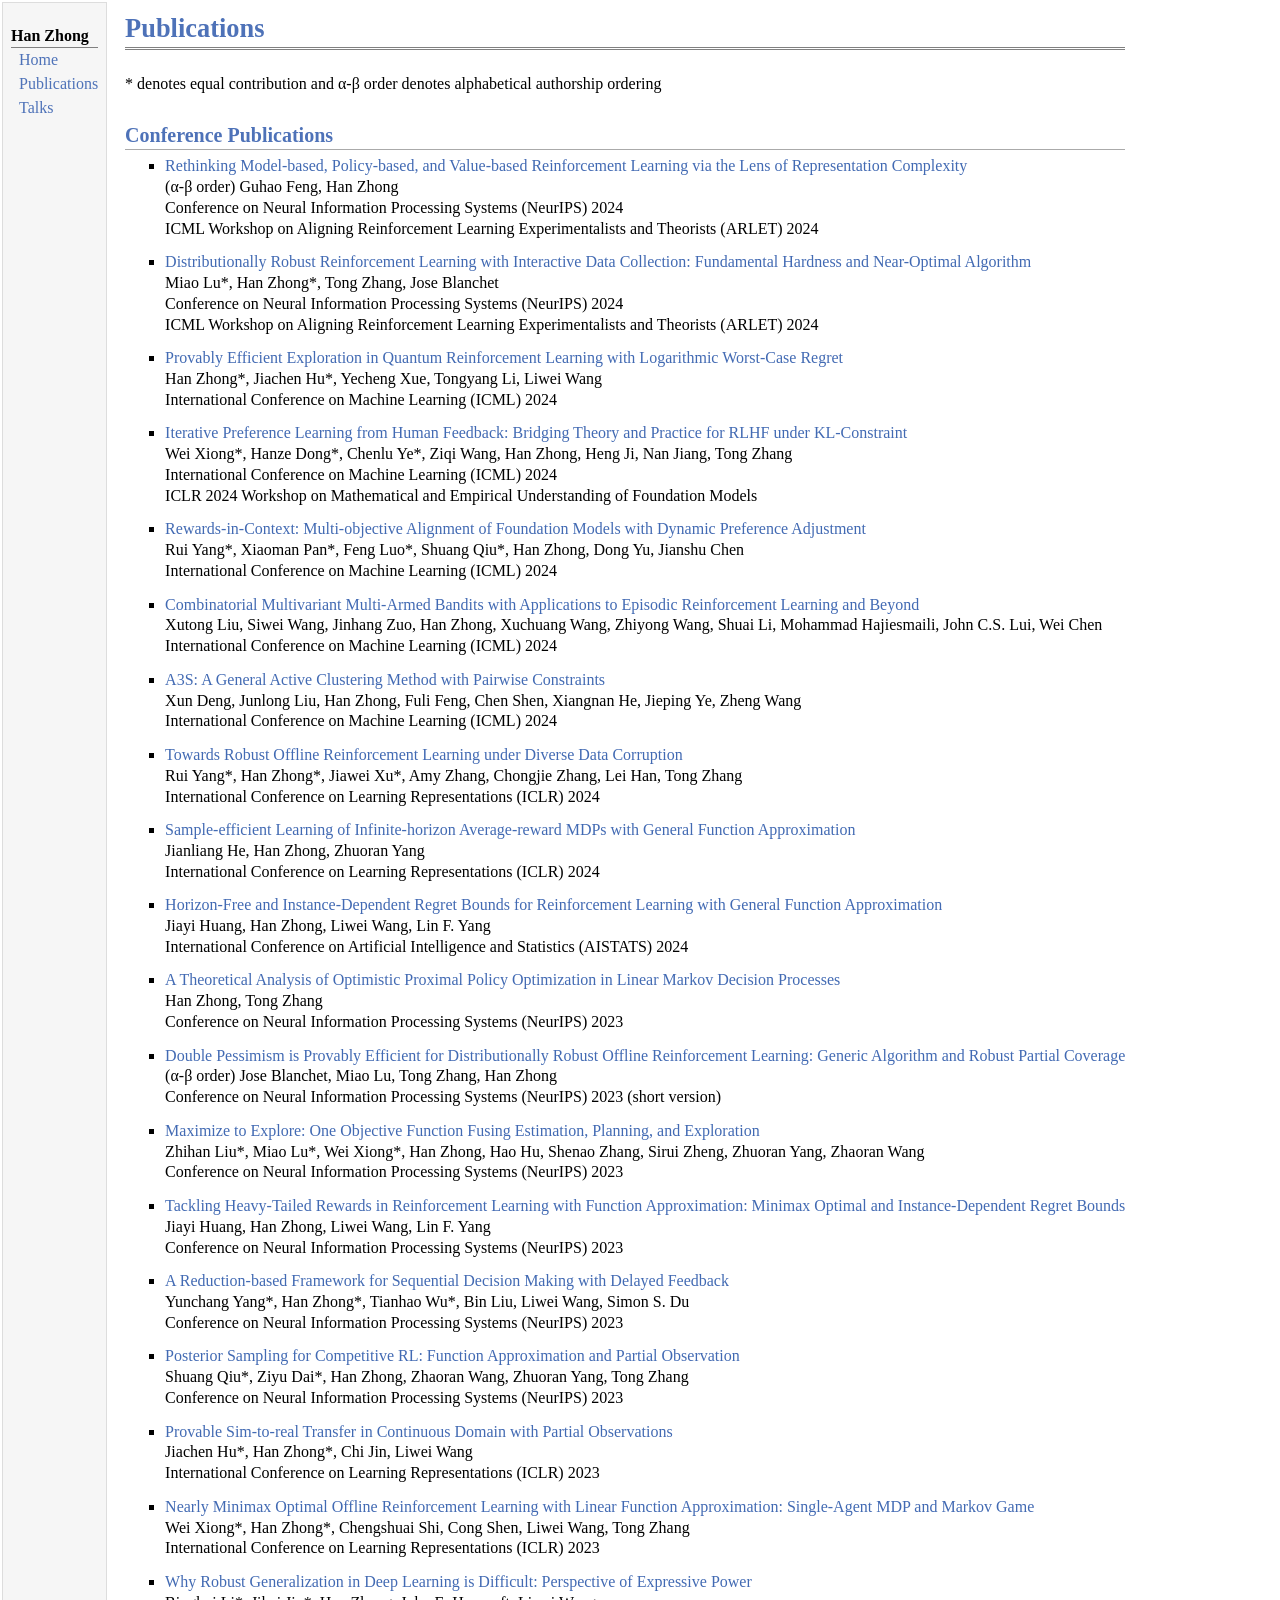
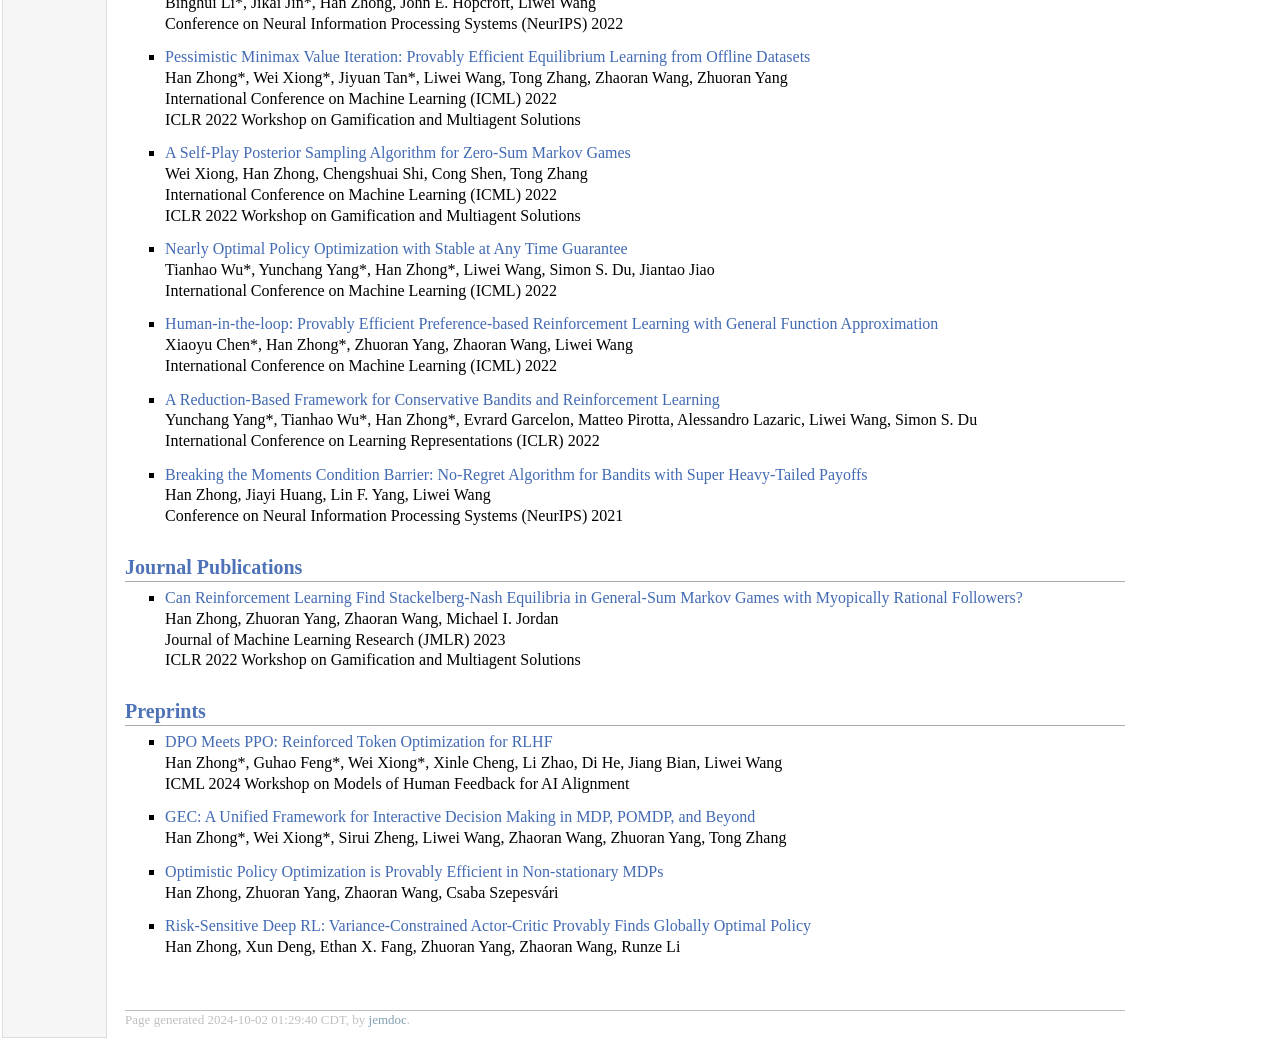
==== publications.html @ 97675f17 "Add files via upload" ====
<!DOCTYPE html PUBLIC "-//W3C//DTD XHTML 1.1//EN"
  "http://www.w3.org/TR/xhtml11/DTD/xhtml11.dtd">
<html xmlns="http://www.w3.org/1999/xhtml" xml:lang="en">
<head>
<meta name="generator" content="jemdoc, see http://jemdoc.jaboc.net/" />
<meta http-equiv="Content-Type" content="text/html;charset=utf-8" />
<link rel="stylesheet" href="jemdoc.css" type="text/css" />
<title>Publications</title>
</head>
<body>
<table summary="Table for page layout." id="tlayout">
<tr valign="top">
<td id="layout-menu">
<div class="menu-category">Han Zhong</div>
<div class="menu-item"><a href="index.html">Home</a></div>
<div class="menu-item"><a href="publications.html">Publications</a></div>
<div class="menu-item"><a href="talks.html">Talks</a></div>
</td>
<td id="layout-content">
<div id="toptitle">
<h1>Publications</h1>
</div>
<p><b>    </b> * denotes equal contribution and α-β order denotes alphabetical authorship ordering <br /></p>
<h2>Conference Publications </h2>
<ul>
<li><p><a href="https://arxiv.org/abs/2312.17248">Rethinking Model-based, Policy-based, and Value-based Reinforcement Learning via the Lens of Representation Complexity</a> <br /> 
(α-β order) Guhao Feng, Han Zhong <br /> 
Conference on Neural Information Processing Systems (NeurIPS) 2024 <br /> 
ICML Workshop on Aligning Reinforcement Learning Experimentalists and Theorists (ARLET) 2024 <br /></p>
</li>
</ul>
<ul>
<li><p><a href="https://arxiv.org/abs/2404.03578">Distributionally Robust Reinforcement Learning with Interactive Data Collection: Fundamental Hardness and Near-Optimal Algorithm</a> <br /> 
Miao Lu*, Han Zhong*, Tong Zhang, Jose Blanchet <br /> 
Conference on Neural Information Processing Systems (NeurIPS) 2024 <br /> 
ICML Workshop on Aligning Reinforcement Learning Experimentalists and Theorists (ARLET) 2024 <br /></p>
</li>
</ul>
<ul>
<li><p><a href="https://arxiv.org/abs/2302.10796">Provably Efficient Exploration in Quantum Reinforcement Learning with Logarithmic Worst-Case Regret</a> <br /> 
Han Zhong*, Jiachen Hu*, Yecheng Xue, Tongyang Li, Liwei Wang <br /> 
International Conference on Machine Learning (ICML) 2024 <br /> </p>
</li>
</ul>
<ul>
<li><p><a href="https://arxiv.org/abs/2312.11456">Iterative Preference Learning from Human Feedback: Bridging Theory and Practice for RLHF under KL-Constraint</a> <br /> 
Wei Xiong*, Hanze Dong*, Chenlu Ye*, Ziqi Wang, Han Zhong, Heng Ji, Nan Jiang, Tong Zhang <br />
International Conference on Machine Learning (ICML) 2024 <br /> 
ICLR 2024 Workshop on Mathematical and Empirical Understanding of Foundation Models <br /> </p>
</li>
</ul>
<ul>
<li><p><a href="https://arxiv.org/abs/2402.10207">Rewards-in-Context: Multi-objective Alignment of Foundation Models with Dynamic Preference Adjustment</a> <br />
Rui Yang*, Xiaoman Pan*, Feng Luo*, Shuang Qiu*, Han Zhong, Dong Yu, Jianshu Chen <br /> 
International Conference on Machine Learning (ICML) 2024 <br /> </p>
</li>
</ul>
<ul>
<li><p><a href="https://arxiv.org/abs/2406.01386">Combinatorial Multivariant Multi-Armed Bandits with Applications to Episodic Reinforcement Learning and Beyond</a> <br /> 
Xutong Liu, Siwei Wang, Jinhang Zuo, Han Zhong, Xuchuang Wang, Zhiyong Wang, Shuai Li, Mohammad Hajiesmaili, John C.S. Lui, Wei Chen <br /> 
International Conference on Machine Learning (ICML) 2024 <br /> </p>
</li>
</ul>
<ul>
<li><p><a href="https://arxiv.org/abs/2407.10196">A3S: A General Active Clustering Method with Pairwise Constraints</a> <br /> 
Xun Deng, Junlong Liu, Han Zhong, Fuli Feng, Chen Shen, Xiangnan He, Jieping Ye, Zheng Wang <br /> 
International Conference on Machine Learning (ICML) 2024 <br /> </p>
</li>
</ul>
<ul>
<li><p><a href="https://arxiv.org/abs/2310.12955">Towards Robust Offline Reinforcement Learning under Diverse Data Corruption</a> <br /> 
Rui Yang*, Han Zhong*, Jiawei Xu*, Amy Zhang, Chongjie Zhang, Lei Han, Tong Zhang <br /> 
International Conference on Learning Representations (ICLR) 2024 <br /> </p>
</li>
</ul>
<ul>
<li><p><a href="https://arxiv.org/abs/2404.12648">Sample-efficient Learning of Infinite-horizon Average-reward MDPs with General Function Approximation</a> <br /> 
Jianliang He, Han Zhong, Zhuoran Yang <br /> 
International Conference on Learning Representations (ICLR) 2024 <br /> </p>
</li>
</ul>
<ul>
<li><p><a href="https://arxiv.org/abs/2312.04464">Horizon-Free and Instance-Dependent Regret Bounds for Reinforcement Learning with General Function Approximation</a> <br /> 
Jiayi Huang, Han Zhong, Liwei Wang, Lin F. Yang <br /> 
International Conference on Artificial Intelligence and Statistics (AISTATS) 2024 <br /> </p>
</li>
</ul>
<ul>
<li><p><a href="https://arxiv.org/abs/2305.08841">A Theoretical Analysis of Optimistic Proximal Policy Optimization in Linear Markov Decision Processes</a> <br />
Han Zhong, Tong Zhang <br /> 
Conference on Neural Information Processing Systems (NeurIPS) 2023 <br /> </p>
</li>
</ul>
<ul>
<li><p><a href="https://arxiv.org/abs/2305.09659">Double Pessimism is Provably Efficient for Distributionally Robust Offline Reinforcement Learning: Generic Algorithm and Robust Partial Coverage</a>  <br /> 
(α-β order) Jose Blanchet, Miao Lu, Tong Zhang, Han Zhong  <br /> 
Conference on Neural Information Processing Systems (NeurIPS) 2023 (short version) <br /> </p>
</li>
</ul>
<ul>
<li><p><a href="https://arxiv.org/abs/2305.18258">Maximize to Explore: One Objective Function Fusing Estimation, Planning, and Exploration</a> <br /> 
Zhihan Liu*, Miao Lu*, Wei Xiong*, Han Zhong, Hao Hu, Shenao Zhang, Sirui Zheng, Zhuoran Yang, Zhaoran Wang <br /> 
Conference on Neural Information Processing Systems (NeurIPS) 2023 <br /> </p>
</li>
</ul>
<ul>
<li><p><a href="https://arxiv.org/abs/2306.06836">Tackling Heavy-Tailed Rewards in Reinforcement Learning with Function Approximation: Minimax Optimal and Instance-Dependent Regret Bounds</a> <br /> 
Jiayi Huang, Han Zhong, Liwei Wang, Lin F. Yang <br /> 
Conference on Neural Information Processing Systems (NeurIPS) 2023 <br /> </p>
</li>
</ul>
<ul>
<li><p><a href="https://arxiv.org/abs/2302.01477">A Reduction-based Framework for Sequential Decision Making with Delayed Feedback</a> <br />
Yunchang Yang*, Han Zhong*, Tianhao Wu*, Bin Liu, Liwei Wang, Simon S. Du <br />
Conference on Neural Information Processing Systems (NeurIPS) 2023 <br /> </p>
</li>
</ul>
<ul>
<li><p><a href="https://arxiv.org/abs/2310.19861">Posterior Sampling for Competitive RL: Function Approximation and Partial Observation</a> <br /> 
Shuang Qiu*, Ziyu Dai*, Han Zhong, Zhaoran Wang, Zhuoran Yang, Tong Zhang <br /> 
Conference on Neural Information Processing Systems (NeurIPS) 2023 <br /> </p>
</li>
</ul>
<ul>
<li><p><a href="https://arxiv.org/abs/2210.15598">Provable Sim-to-real Transfer in Continuous Domain with Partial Observations</a> <br /> 
Jiachen Hu*, Han Zhong*, Chi Jin, Liwei Wang <br />
International Conference on Learning Representations (ICLR) 2023 <br /> </p>
</li>
</ul>
<ul>
<li><p><a href="https://arxiv.org/abs/2205.15512">Nearly Minimax Optimal Offline Reinforcement Learning with Linear Function Approximation: Single-Agent MDP and Markov Game</a> <br />
Wei Xiong*, Han Zhong*, Chengshuai Shi, Cong Shen, Liwei Wang, Tong Zhang <br />
International Conference on Learning Representations (ICLR) 2023 <br /> </p>
</li>
</ul>
<ul>
<li><p><a href="https://arxiv.org/abs/2205.13863">Why Robust Generalization in Deep Learning is Difficult: Perspective of Expressive Power</a> <br />
Binghui Li*, Jikai Jin*, Han Zhong, John E. Hopcroft, Liwei Wang <br />
Conference on Neural Information Processing Systems (NeurIPS) 2022 <br /> </p>
</li>
</ul>
<ul>
<li><p><a href="https://arxiv.org/abs/2202.07511">Pessimistic Minimax Value Iteration: Provably Efficient Equilibrium Learning from Offline Datasets</a> <br />
Han Zhong*, Wei Xiong*, Jiyuan Tan*, Liwei Wang, Tong Zhang, Zhaoran Wang, Zhuoran Yang <br />
International Conference on Machine Learning (ICML) 2022 <br /> 
ICLR 2022 Workshop on Gamification and Multiagent Solutions <br /></p>
</li>
</ul>
<ul>
<li><p><a href="https://arxiv.org/abs/2210.01907">A Self-Play Posterior Sampling Algorithm for Zero-Sum Markov Games</a> <br /> 
Wei Xiong, Han Zhong, Chengshuai Shi, Cong Shen, Tong Zhang <br />
International Conference on Machine Learning (ICML) 2022 <br /> 
ICLR 2022 Workshop on Gamification and Multiagent Solutions <br /></p>
</li>
</ul>
<ul>
<li><p><a href="https://arxiv.org/abs/2112.10935">Nearly Optimal Policy Optimization with Stable at Any Time Guarantee</a> <br />
Tianhao Wu*, Yunchang Yang*, Han Zhong*, Liwei Wang, Simon S. Du, Jiantao Jiao <br />
International Conference on Machine Learning (ICML) 2022 <br /> </p>
</li>
</ul>
<ul>
<li><p><a href="https://arxiv.org/abs/2205.11140">Human-in-the-loop: Provably Efficient Preference-based Reinforcement Learning with General Function Approximation</a> <br /> 
Xiaoyu Chen*, Han Zhong*, Zhuoran Yang, Zhaoran Wang, Liwei Wang <br />
International Conference on Machine Learning (ICML) 2022 <br /> </p>
</li>
</ul>
<ul>
<li><p><a href="https://arxiv.org/abs/2106.11692">A Reduction-Based Framework for Conservative Bandits and Reinforcement Learning</a> <br />
Yunchang Yang*, Tianhao Wu*, Han Zhong*, Evrard Garcelon, Matteo Pirotta, Alessandro Lazaric, Liwei Wang, Simon S. Du <br /> 
International Conference on Learning Representations (ICLR) 2022 <br /> </p>
</li>
</ul>
<ul>
<li><p><a href="https://arxiv.org/abs/2110.13876">Breaking the Moments Condition Barrier: No-Regret Algorithm for Bandits with Super Heavy-Tailed Payoffs</a> <br />
Han Zhong, Jiayi Huang, Lin F. Yang, Liwei Wang <br /> 
Conference on Neural Information Processing Systems (NeurIPS) 2021 </p>
</li>
</ul>
<h2>Journal Publications </h2>
<ul>
<li><p><a href="https://arxiv.org/abs/2112.13521">Can Reinforcement Learning Find Stackelberg-Nash Equilibria in General-Sum Markov Games with Myopically Rational Followers?</a> <br />
Han Zhong, Zhuoran Yang, Zhaoran Wang, Michael I. Jordan <br /> 
Journal of Machine Learning Research (JMLR) 2023 <br />
ICLR 2022 Workshop on Gamification and Multiagent Solutions </p>
</li>
</ul>
<h2>Preprints</h2>
<ul>
<li><p><a href="https://arxiv.org/abs/2404.18922">DPO Meets PPO: Reinforced Token Optimization for RLHF</a> <br /> 
Han Zhong*, Guhao Feng*, Wei Xiong*, Xinle Cheng, Li Zhao, Di He, Jiang Bian, Liwei Wang <br /> 
ICML 2024 Workshop on Models of Human Feedback for AI Alignment <br /> </p>
</li>
</ul>
<ul>
<li><p><a href="https://arxiv.org/abs/2211.01962">GEC: A Unified Framework for Interactive Decision Making in MDP, POMDP, and Beyond</a> <br />
Han Zhong*, Wei Xiong*, Sirui Zheng, Liwei Wang, Zhaoran Wang, Zhuoran Yang, Tong Zhang <br /></p>
</li>
</ul>
<ul>
<li><p><a href="https://arxiv.org/abs/2110.08984">Optimistic Policy Optimization is Provably Efficient in Non-stationary MDPs</a> <br /> 
Han Zhong, Zhuoran Yang, Zhaoran Wang, Csaba Szepesvári <br /> </p>
</li>
</ul>
<ul>
<li><p><a href="https://arxiv.org/abs/2012.14098">Risk-Sensitive Deep RL: Variance-Constrained Actor-Critic Provably Finds Globally Optimal Policy</a> <br /> 
Han Zhong, Xun Deng, Ethan X. Fang, Zhuoran Yang, Zhaoran Wang, Runze Li  </p>
</li>
</ul>
<div id="footer">
<div id="footer-text">
Page generated 2024-10-02 01:29:40 CDT, by <a href="http://jemdoc.jaboc.net/">jemdoc</a>.
</div>
</div>
</td>
</tr>
</table>
</body>
</html>
---- jemdoc.css ----
/* Default css file for jemdoc. */

table#tlayout {
    border: none;
    border-collapse: separate;
    background: white;
}

body {
	background: white;
	font-family: Georgia, serif;
	padding-bottom: 8px;
	margin: 0;
}

#layout-menu {
	background: #f6f6f6;
	border: 1px solid #dddddd;
	padding-top: 0.5em;
	padding-left: 8px;
	padding-right: 8px;
	font-size: 1.0em;
	width: auto;
	white-space: nowrap;
    text-align: left;
    vertical-align: top;
}

#layout-menu td {
	background: #f4f4f4;
    vertical-align: top;
}

#layout-content {
	padding-top: 0.0em;
	padding-left: 1.0em;
	padding-right: 1.0em;
    border: none;
    background: white;
    text-align: left;
    vertical-align: top;
}

#layout-menu a {
	line-height: 1.5em;
	margin-left: 0.5em;
}

tt {
    background: #ffffdd;
}

pre, tt {
	font-size: 90%;
	font-family: monaco, monospace;
}

a, a > tt {
	color: #426ab3;
	text-decoration: none;
}

a:hover {
	border-bottom: 1px gray dotted;
}

#layout-menu a.current:link, #layout-menu a.current:visited {
	color: #444693;
	border-bottom: 1px gray solid;
}
#layout-menu a:link, #layout-menu a:visited, #layout-menu a:hover {
	color: #4e72b8;
	text-decoration: none;
}
#layout-menu a:hover {
	text-decoration: none;
}

div.menu-category {
	border-bottom: 1px solid gray;
	margin-top: 0.8em;
	padding-top: 0.2em;
	padding-bottom: 0.1em;
	font-weight: bold;
}

div.menu-item {
	padding-left: 16px;
	text-indent: -16px;
}

div#toptitle {
	padding-bottom: 0.2em;
	margin-bottom: 1.5em;
	border-bottom: 3px double gray;
}

/* Reduce space if we begin the page with a title. */
div#toptitle + h2, div#toptitle + h3 {
	margin-top: -0.7em;
}

div#subtitle {
	margin-top: 0.0em;
	margin-bottom: 0.0em;
	padding-top: 0em;
	padding-bottom: 0.1em;
}

em {
	font-style: italic;
}

strong {
	font-weight: bold;
}


h1, h2, h3 {
	color: #4e72b8;
	margin-top: 0.7em;
	margin-bottom: 0.3em;
	padding-bottom: 0.2em;
	line-height: 1.0;
	padding-top: 0.5em;
	border-bottom: 1px solid #aaaaaa;
}

h1 {
	font-size: 165%;
}

h2 {
	padding-top: 0.8em;
	font-size: 125%;
}

h2 + h3 {
    padding-top: 0.2em;
}

h3 {
	font-size: 110%;
	border-bottom: none;
}

p {
	margin-top: 0.0em;
	margin-bottom: 0.8em;
	padding: 0;
	line-height: 1.3;
}

pre {
	padding: 0;
	margin: 0;
}

div#footer {
	font-size: small;
	border-top: 1px solid #c0c0c0;
	padding-top: 0.1em;
	margin-top: 4.0em;
	color: #c0c0c0;
}

div#footer a {
	color: #80a0b0;
}

div#footer-text {
	float: left;
	padding-bottom: 8px;
}

ul, ol, dl {
	margin-top: 0.2em;
	padding-top: 0;
	margin-bottom: 0.8em;
}

dt {
	margin-top: 0.5em;
	margin-bottom: 0;
}

dl {
	margin-left: 20px;
}

dd {
	color: #222222;
}

dd > *:first-child {
	margin-top: 0;
}

ul {
	list-style-position: outside;
	list-style-type: square;
}

p + ul, p + ol {
	margin-top: -0.5em;
}

li ul, li ol {
	margin-top: -0.3em;
}

ol {
	list-style-position: outside;
	list-style-type: decimal;
}

li p, dd p {
	margin-bottom: 0.3em;
}


ol ol {
	list-style-type: lower-alpha;
}

ol ol ol {
	list-style-type: lower-roman;
}

p + div.codeblock {
	margin-top: -0.6em;
}

div.codeblock, div.infoblock {
	margin-right: 0%;
	margin-top: 1.2em;
	margin-bottom: 1.3em;
}

div.blocktitle {
	font-weight: bold;
	color: #c63c26;
	margin-top: 1.2em;
	margin-bottom: 0.1em;
}

div.blockcontent {
	border: 1px solid silver;
	padding: 0.3em 0.5em;
}

div.infoblock > div.blockcontent {
	background: #ffffee;
}

div.blockcontent p + ul, div.blockcontent p + ol {
	margin-top: 0.4em;
}

div.infoblock p {
	margin-bottom: 0em;
}

div.infoblock li p, div.infoblock dd p {
	margin-bottom: 0.5em;
}

div.infoblock p + p {
	margin-top: 0.8em;
}

div.codeblock > div.blockcontent {
	background: #f6f6f6;
}

span.pycommand {
	color: #000070;
}

span.statement {
	color: #008800;
}
span.builtin {
	color: #000088;
}
span.special {
	color: #990000;
}
span.operator {
	color: #880000;
}
span.error {
	color: #aa0000;
}
span.comment, span.comment > *, span.string, span.string > * {
	color: #606060;
}

@media print {
	#layout-menu { display: none; }
}

#fwtitle {
	margin: 2px;
}

#fwtitle #toptitle {
	padding-left: 0.5em;
	margin-bottom: 0.5em;
}

#layout-content h1:first-child, #layout-content h2:first-child, #layout-content h3:first-child {
	margin-top: -0.7em;
}

div#toptitle h1, #layout-content div#toptitle h1 {
	margin-bottom: 0.0em;
	padding-bottom: 0.1em;
	padding-top: 0;
	margin-top: 0.5em;
	border-bottom: none;
}

img.eq {
	padding: 0;
	padding-left: 0.1em;
	padding-right: 0.1em;
	margin: 0;
}

img.eqwl {
	padding-left: 2em;
	padding-top: 0.6em;
	padding-bottom: 0.2em;
	margin: 0;
}

table {
    border: 2px solid black;
    border-collapse: collapse;
}

td {
    padding: 2px;
    padding-left: 0.5em;
    padding-right: 0.5em;
    text-align: center;
    border: 1px solid gray;
}

table + table {
    margin-top: 1em;
}

tr.heading {
    font-weight: bold;
    border-bottom: 2px solid black;
}

img {
    border: none;
}

table.imgtable, table.imgtable td {
    border: none;
    text-align: left;
}
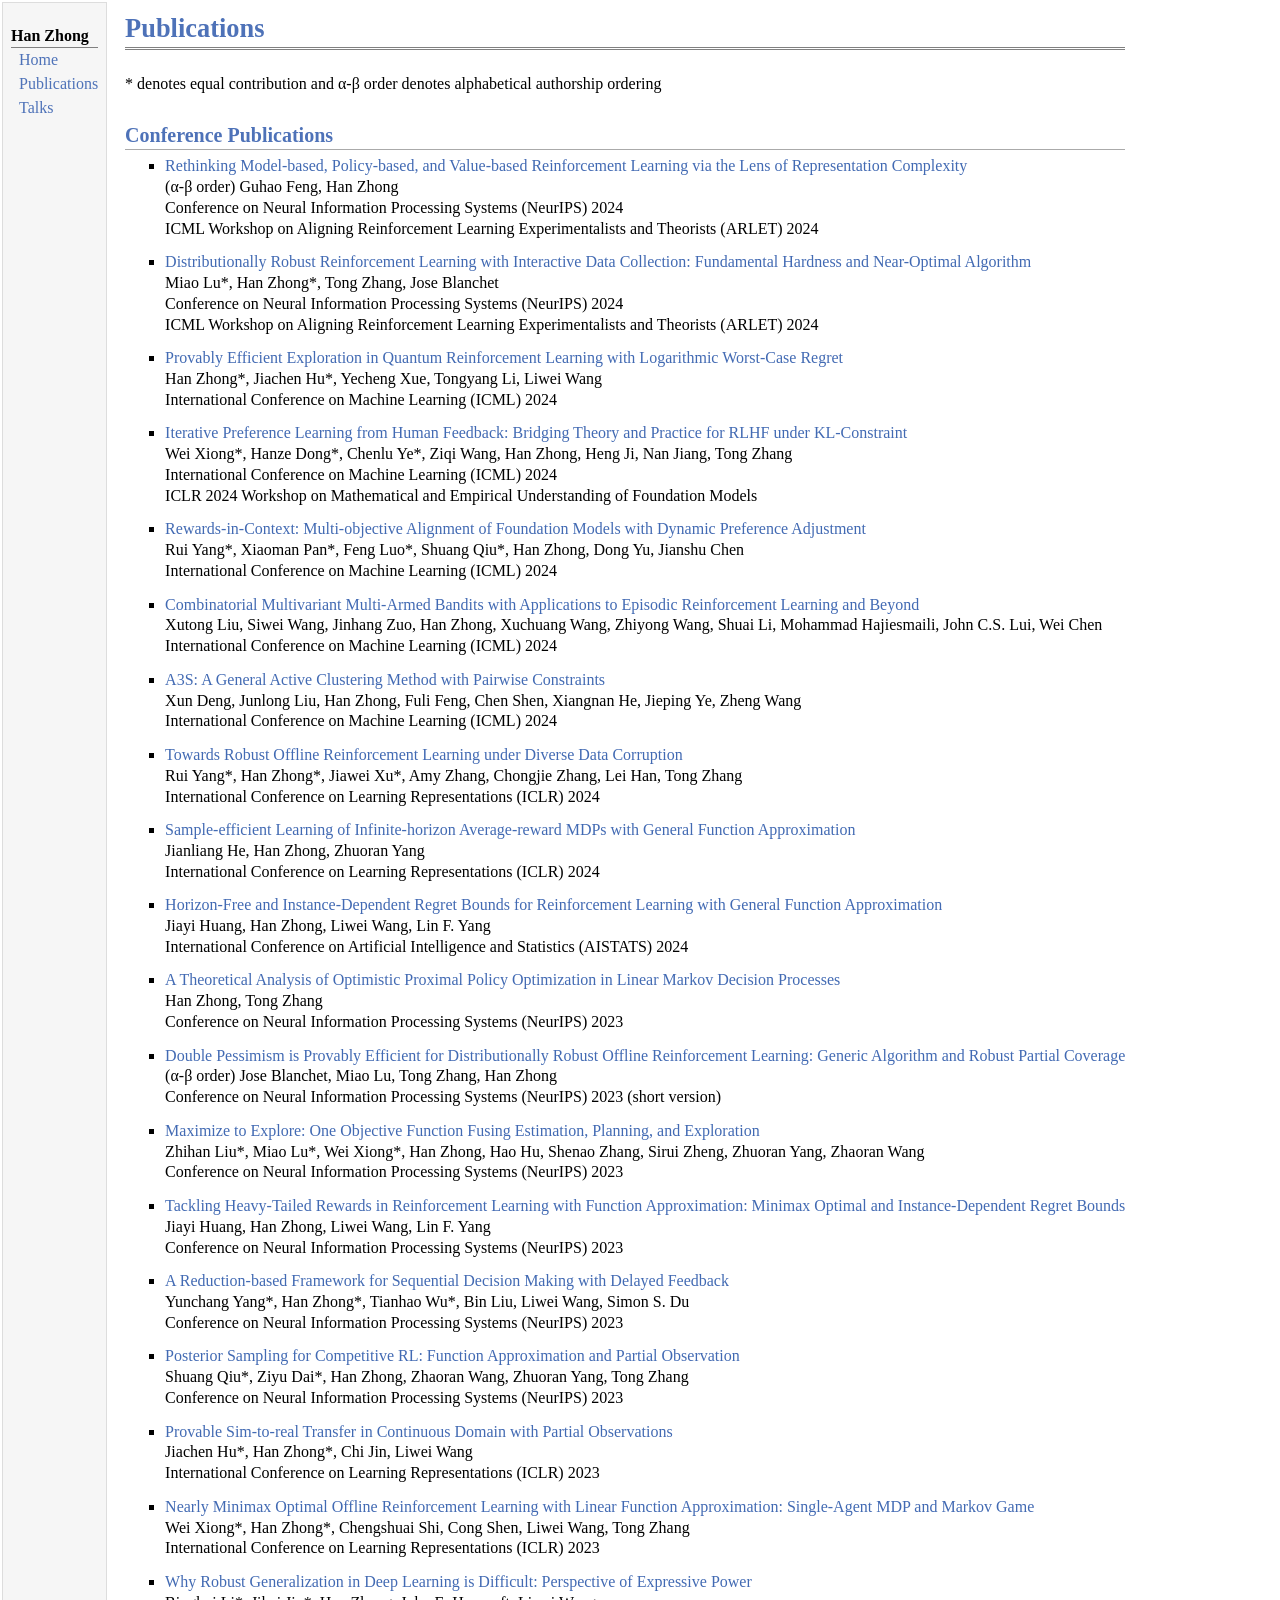
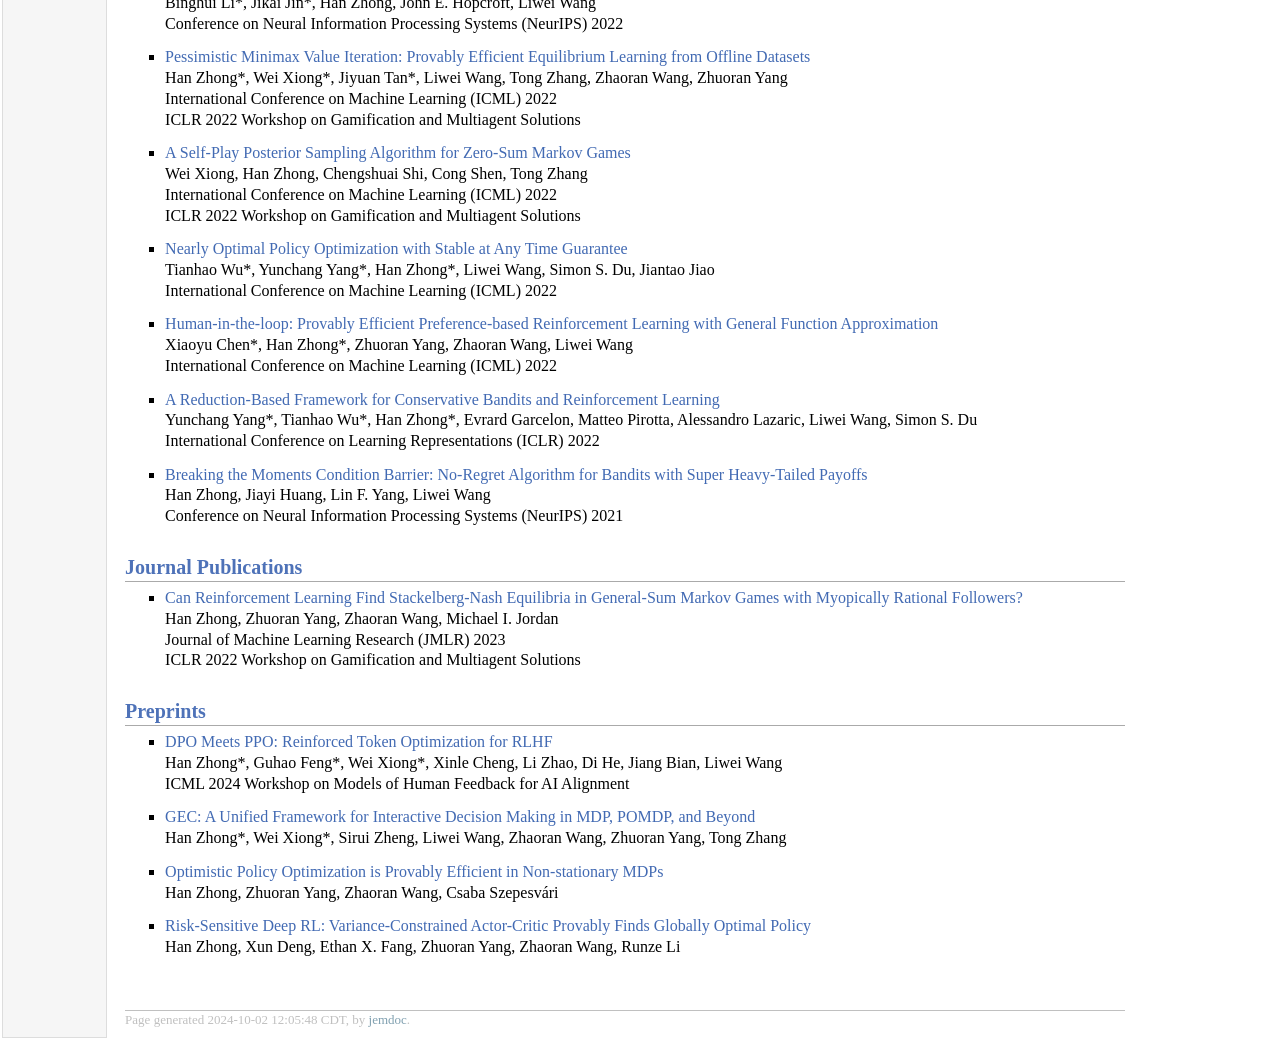
==== commit f6a2e5c4: "Add files via upload" ====
--- a/publications.html
+++ b/publications.html
@@ -209,7 +209,7 @@
 </ul>
 <div id="footer">
 <div id="footer-text">
-Page generated 2024-10-02 01:29:40 CDT, by <a href="http://jemdoc.jaboc.net/">jemdoc</a>.
+Page generated 2024-10-02 12:05:48 CDT, by <a href="http://jemdoc.jaboc.net/">jemdoc</a>.
 </div>
 </div>
 </td>
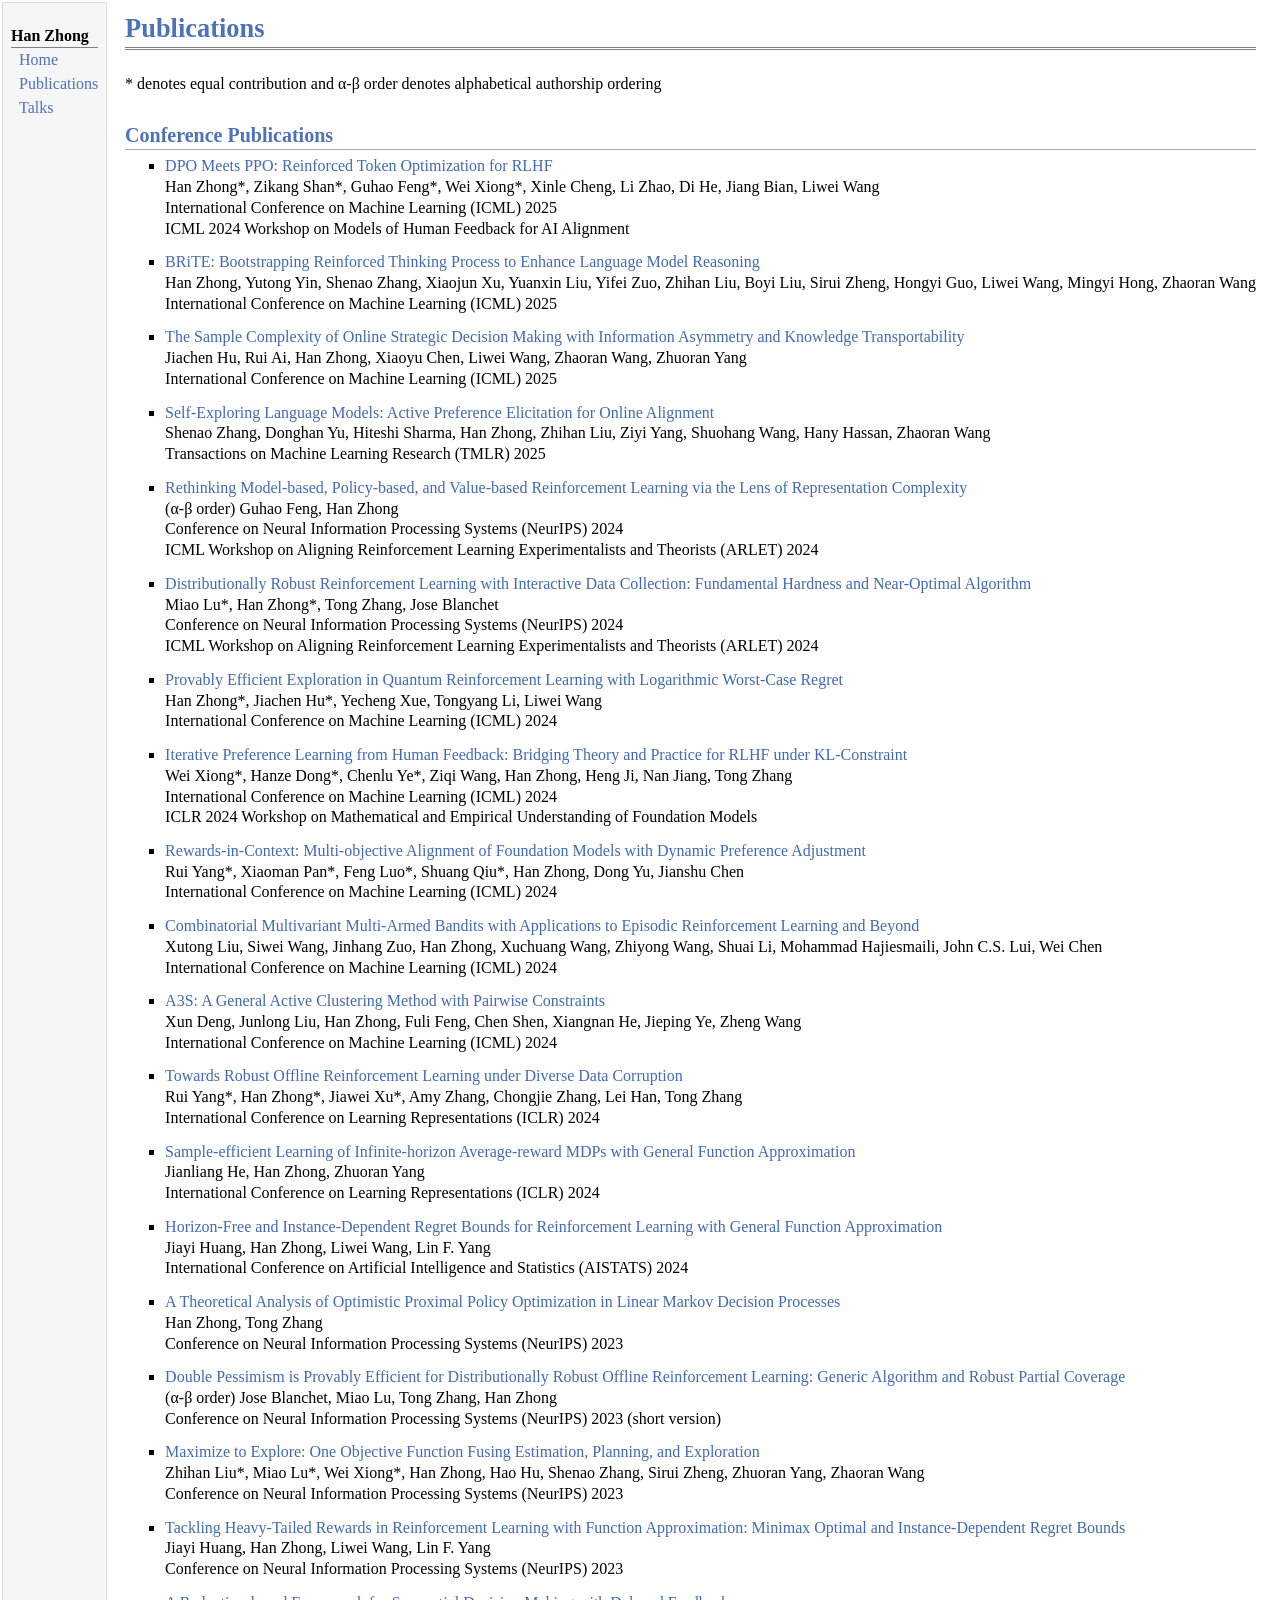
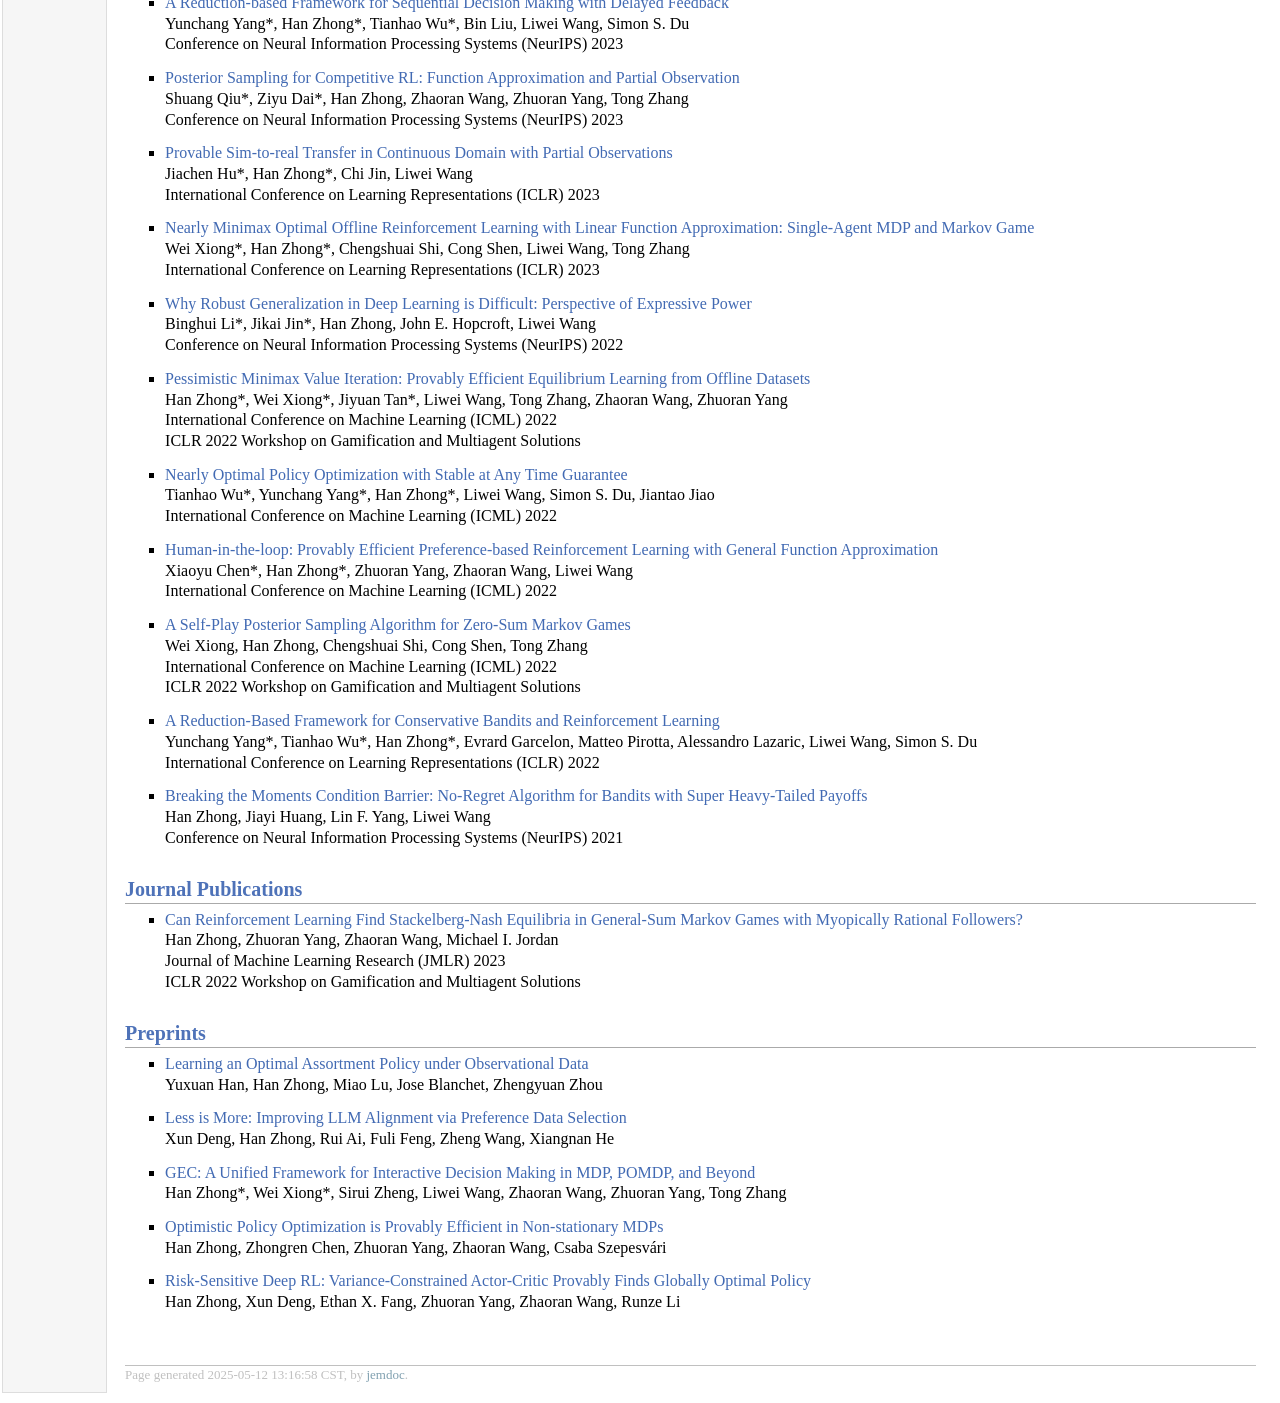
==== commit 48f0ccec: "Add files via upload" ====
--- a/publications.html
+++ b/publications.html
@@ -23,6 +23,31 @@
 <p><b>    </b> * denotes equal contribution and α-β order denotes alphabetical authorship ordering <br /></p>
 <h2>Conference Publications </h2>
 <ul>
+<li><p><a href="https://arxiv.org/abs/2404.18922">DPO Meets PPO: Reinforced Token Optimization for RLHF</a> <br /> 
+Han Zhong*, Zikang Shan*, Guhao Feng*, Wei Xiong*, Xinle Cheng, Li Zhao, Di He, Jiang Bian, Liwei Wang <br /> 
+International Conference on Machine Learning (ICML) 2025 <br /> 
+ICML 2024 Workshop on Models of Human Feedback for AI Alignment <br /> </p>
+</li>
+</ul>
+<ul>
+<li><p><a href="https://arxiv.org/abs/2501.18858">BRiTE: Bootstrapping Reinforced Thinking Process to Enhance Language Model Reasoning</a> <br />
+Han Zhong, Yutong Yin, Shenao Zhang, Xiaojun Xu, Yuanxin Liu, Yifei Zuo, Zhihan Liu, Boyi Liu, Sirui Zheng, Hongyi Guo, Liwei Wang, Mingyi Hong, Zhaoran Wang <br /> 
+International Conference on Machine Learning (ICML) 2025 <br /> </p>
+</li>
+</ul>
+<ul>
+<li><p><a href="">The Sample Complexity of Online Strategic Decision Making with Information Asymmetry and Knowledge Transportability</a> <br /> 
+Jiachen Hu, Rui Ai, Han Zhong, Xiaoyu Chen, Liwei Wang, Zhaoran Wang, Zhuoran Yang <br /> 
+International Conference on Machine Learning (ICML) 2025 <br /> </p>
+</li>
+</ul>
+<ul>
+<li><p><a href="https://arxiv.org/abs/2405.19332">Self-Exploring Language Models: Active Preference Elicitation for Online Alignment</a> <br /> 
+Shenao Zhang, Donghan Yu, Hiteshi Sharma, Han Zhong, Zhihan Liu, Ziyi Yang, Shuohang Wang, Hany Hassan, Zhaoran Wang <br /> 
+Transactions on Machine Learning Research (TMLR) 2025 <br /></p>
+</li>
+</ul>
+<ul>
 <li><p><a href="https://arxiv.org/abs/2312.17248">Rethinking Model-based, Policy-based, and Value-based Reinforcement Learning via the Lens of Representation Complexity</a> <br /> 
 (α-β order) Guhao Feng, Han Zhong <br /> 
 Conference on Neural Information Processing Systems (NeurIPS) 2024 <br /> 
@@ -147,6 +172,18 @@
 </li>
 </ul>
 <ul>
+<li><p><a href="https://arxiv.org/abs/2112.10935">Nearly Optimal Policy Optimization with Stable at Any Time Guarantee</a> <br />
+Tianhao Wu*, Yunchang Yang*, Han Zhong*, Liwei Wang, Simon S. Du, Jiantao Jiao <br />
+International Conference on Machine Learning (ICML) 2022 <br /> </p>
+</li>
+</ul>
+<ul>
+<li><p><a href="https://arxiv.org/abs/2205.11140">Human-in-the-loop: Provably Efficient Preference-based Reinforcement Learning with General Function Approximation</a> <br /> 
+Xiaoyu Chen*, Han Zhong*, Zhuoran Yang, Zhaoran Wang, Liwei Wang <br />
+International Conference on Machine Learning (ICML) 2022 <br /> </p>
+</li>
+</ul>
+<ul>
 <li><p><a href="https://arxiv.org/abs/2210.01907">A Self-Play Posterior Sampling Algorithm for Zero-Sum Markov Games</a> <br /> 
 Wei Xiong, Han Zhong, Chengshuai Shi, Cong Shen, Tong Zhang <br />
 International Conference on Machine Learning (ICML) 2022 <br /> 
@@ -154,18 +191,6 @@
 </li>
 </ul>
 <ul>
-<li><p><a href="https://arxiv.org/abs/2112.10935">Nearly Optimal Policy Optimization with Stable at Any Time Guarantee</a> <br />
-Tianhao Wu*, Yunchang Yang*, Han Zhong*, Liwei Wang, Simon S. Du, Jiantao Jiao <br />
-International Conference on Machine Learning (ICML) 2022 <br /> </p>
-</li>
-</ul>
-<ul>
-<li><p><a href="https://arxiv.org/abs/2205.11140">Human-in-the-loop: Provably Efficient Preference-based Reinforcement Learning with General Function Approximation</a> <br /> 
-Xiaoyu Chen*, Han Zhong*, Zhuoran Yang, Zhaoran Wang, Liwei Wang <br />
-International Conference on Machine Learning (ICML) 2022 <br /> </p>
-</li>
-</ul>
-<ul>
 <li><p><a href="https://arxiv.org/abs/2106.11692">A Reduction-Based Framework for Conservative Bandits and Reinforcement Learning</a> <br />
 Yunchang Yang*, Tianhao Wu*, Han Zhong*, Evrard Garcelon, Matteo Pirotta, Alessandro Lazaric, Liwei Wang, Simon S. Du <br /> 
 International Conference on Learning Representations (ICLR) 2022 <br /> </p>
@@ -179,7 +204,7 @@
 </ul>
 <h2>Journal Publications </h2>
 <ul>
-<li><p><a href="https://arxiv.org/abs/2112.13521">Can Reinforcement Learning Find Stackelberg-Nash Equilibria in General-Sum Markov Games with Myopically Rational Followers?</a> <br />
+<li><p><a href="https://www.jmlr.org/papers/volume24/22-0203/22-0203.pdf">Can Reinforcement Learning Find Stackelberg-Nash Equilibria in General-Sum Markov Games with Myopically Rational Followers?</a> <br />
 Han Zhong, Zhuoran Yang, Zhaoran Wang, Michael I. Jordan <br /> 
 Journal of Machine Learning Research (JMLR) 2023 <br />
 ICLR 2022 Workshop on Gamification and Multiagent Solutions </p>
@@ -187,9 +212,13 @@
 </ul>
 <h2>Preprints</h2>
 <ul>
-<li><p><a href="https://arxiv.org/abs/2404.18922">DPO Meets PPO: Reinforced Token Optimization for RLHF</a> <br /> 
-Han Zhong*, Guhao Feng*, Wei Xiong*, Xinle Cheng, Li Zhao, Di He, Jiang Bian, Liwei Wang <br /> 
-ICML 2024 Workshop on Models of Human Feedback for AI Alignment <br /> </p>
+<li><p><a href="https://arxiv.org/abs/2502.06777">Learning an Optimal Assortment Policy under Observational Data</a> <br /> 
+Yuxuan Han, Han Zhong, Miao Lu, Jose Blanchet, Zhengyuan Zhou <br /> </p>
+</li>
+</ul>
+<ul>
+<li><p><a href="https://arxiv.org/abs/2502.14560">Less is More: Improving LLM Alignment via Preference Data Selection</a> <br /> 
+Xun Deng, Han Zhong, Rui Ai, Fuli Feng, Zheng Wang, Xiangnan He <br /> </p>
 </li>
 </ul>
 <ul>
@@ -199,7 +228,7 @@
 </ul>
 <ul>
 <li><p><a href="https://arxiv.org/abs/2110.08984">Optimistic Policy Optimization is Provably Efficient in Non-stationary MDPs</a> <br /> 
-Han Zhong, Zhuoran Yang, Zhaoran Wang, Csaba Szepesvári <br /> </p>
+Han Zhong, Zhongren Chen, Zhuoran Yang, Zhaoran Wang, Csaba Szepesvári <br /> </p>
 </li>
 </ul>
 <ul>
@@ -209,7 +238,7 @@
 </ul>
 <div id="footer">
 <div id="footer-text">
-Page generated 2024-10-02 12:05:48 CDT, by <a href="http://jemdoc.jaboc.net/">jemdoc</a>.
+Page generated 2025-05-12 13:16:58 CST, by <a href="http://jemdoc.jaboc.net/">jemdoc</a>.
 </div>
 </div>
 </td>
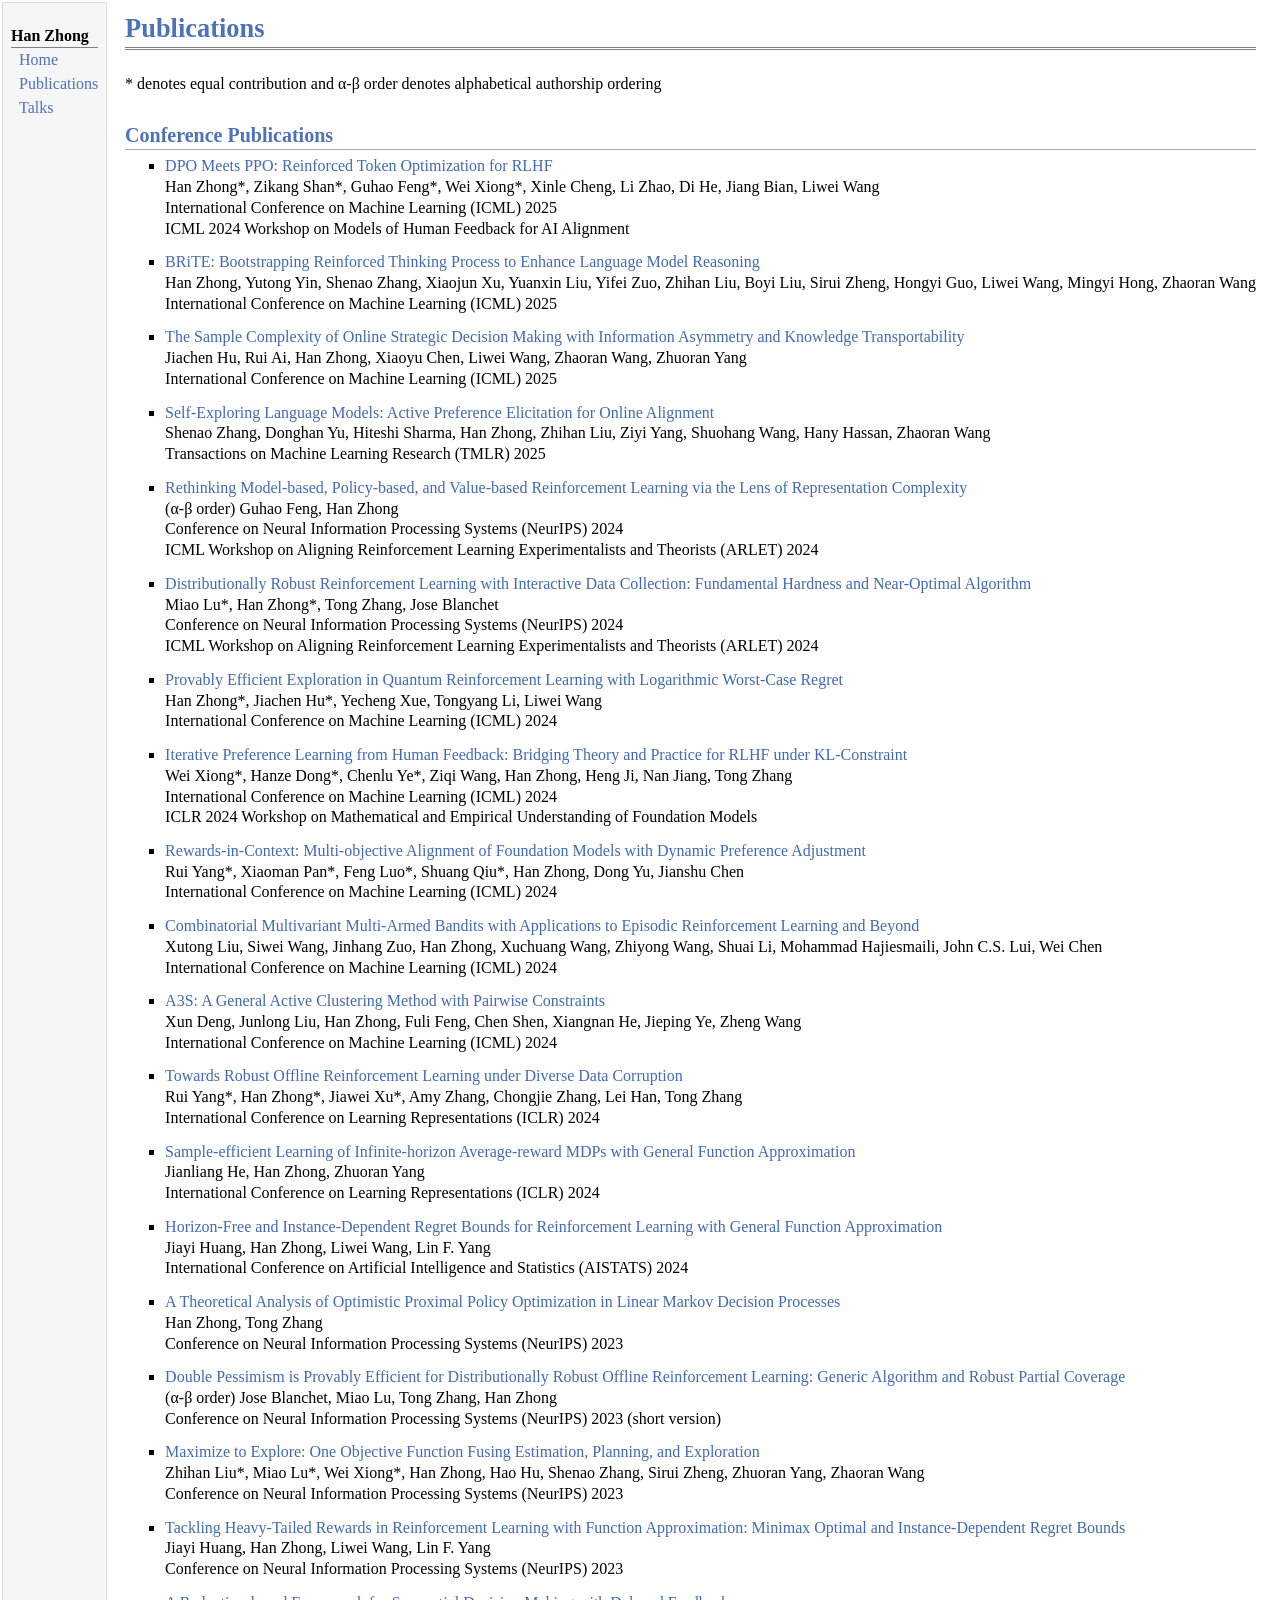
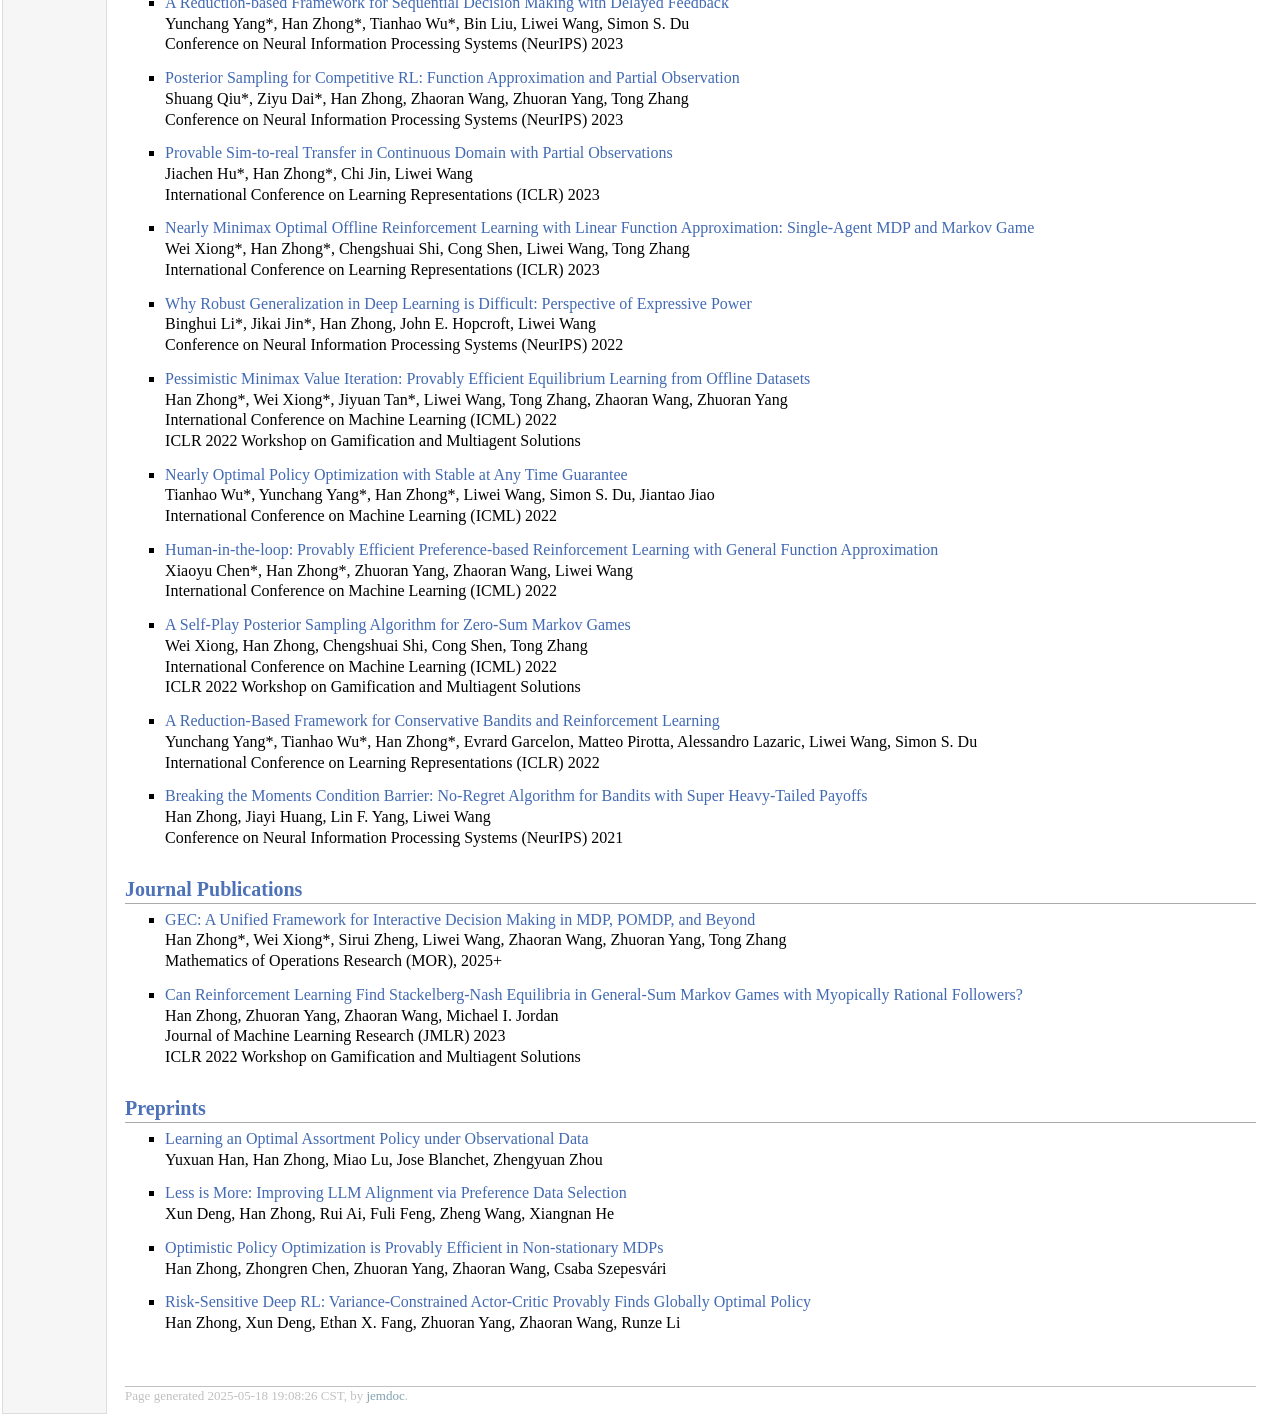
==== commit 2be56e69: "Add files via upload" ====
--- a/publications.html
+++ b/publications.html
@@ -204,6 +204,12 @@
 </ul>
 <h2>Journal Publications </h2>
 <ul>
+<li><p><a href="https://arxiv.org/abs/2211.01962">GEC: A Unified Framework for Interactive Decision Making in MDP, POMDP, and Beyond</a> <br />
+Han Zhong*, Wei Xiong*, Sirui Zheng, Liwei Wang, Zhaoran Wang, Zhuoran Yang, Tong Zhang <br />
+Mathematics of Operations Research (MOR), 2025+ <br /> </p>
+</li>
+</ul>
+<ul>
 <li><p><a href="https://www.jmlr.org/papers/volume24/22-0203/22-0203.pdf">Can Reinforcement Learning Find Stackelberg-Nash Equilibria in General-Sum Markov Games with Myopically Rational Followers?</a> <br />
 Han Zhong, Zhuoran Yang, Zhaoran Wang, Michael I. Jordan <br /> 
 Journal of Machine Learning Research (JMLR) 2023 <br />
@@ -222,11 +228,6 @@
 </li>
 </ul>
 <ul>
-<li><p><a href="https://arxiv.org/abs/2211.01962">GEC: A Unified Framework for Interactive Decision Making in MDP, POMDP, and Beyond</a> <br />
-Han Zhong*, Wei Xiong*, Sirui Zheng, Liwei Wang, Zhaoran Wang, Zhuoran Yang, Tong Zhang <br /></p>
-</li>
-</ul>
-<ul>
 <li><p><a href="https://arxiv.org/abs/2110.08984">Optimistic Policy Optimization is Provably Efficient in Non-stationary MDPs</a> <br /> 
 Han Zhong, Zhongren Chen, Zhuoran Yang, Zhaoran Wang, Csaba Szepesvári <br /> </p>
 </li>
@@ -238,7 +239,7 @@
 </ul>
 <div id="footer">
 <div id="footer-text">
-Page generated 2025-05-12 13:16:58 CST, by <a href="http://jemdoc.jaboc.net/">jemdoc</a>.
+Page generated 2025-05-18 19:08:26 CST, by <a href="http://jemdoc.jaboc.net/">jemdoc</a>.
 </div>
 </div>
 </td>
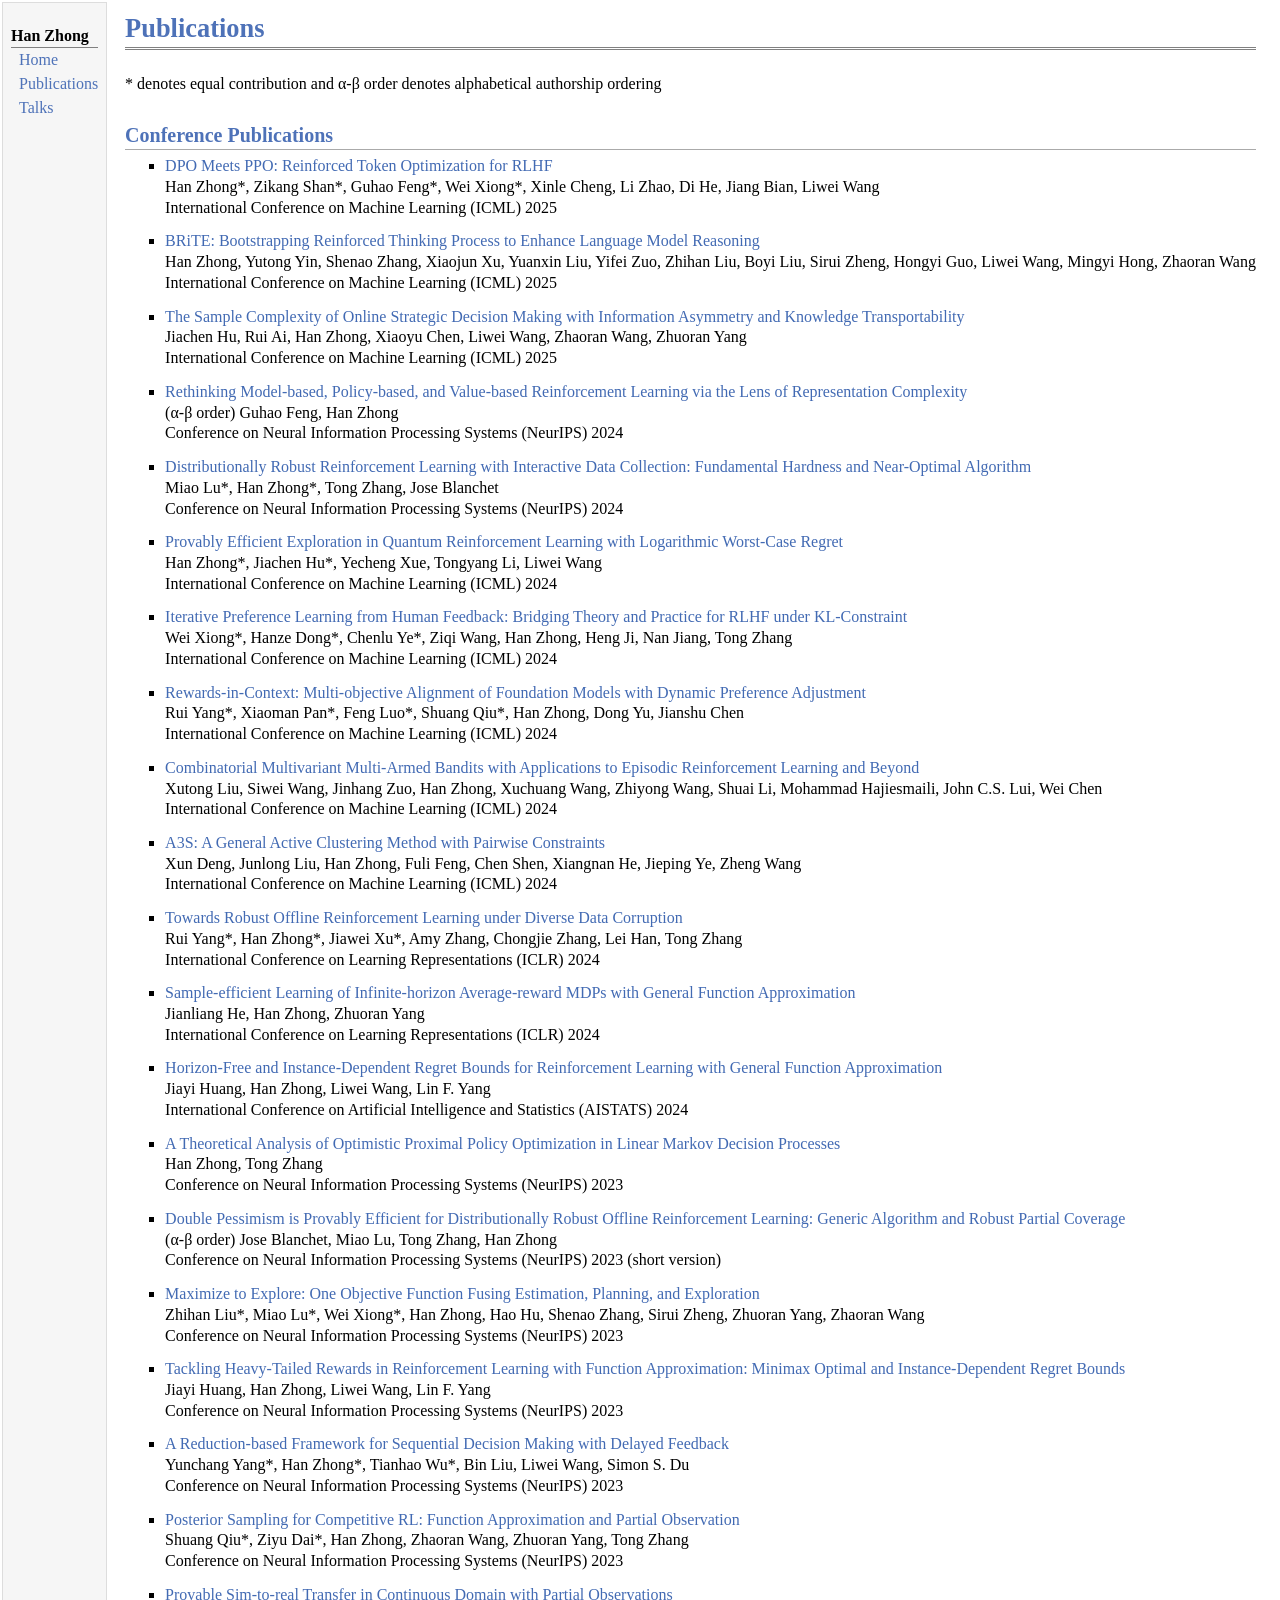
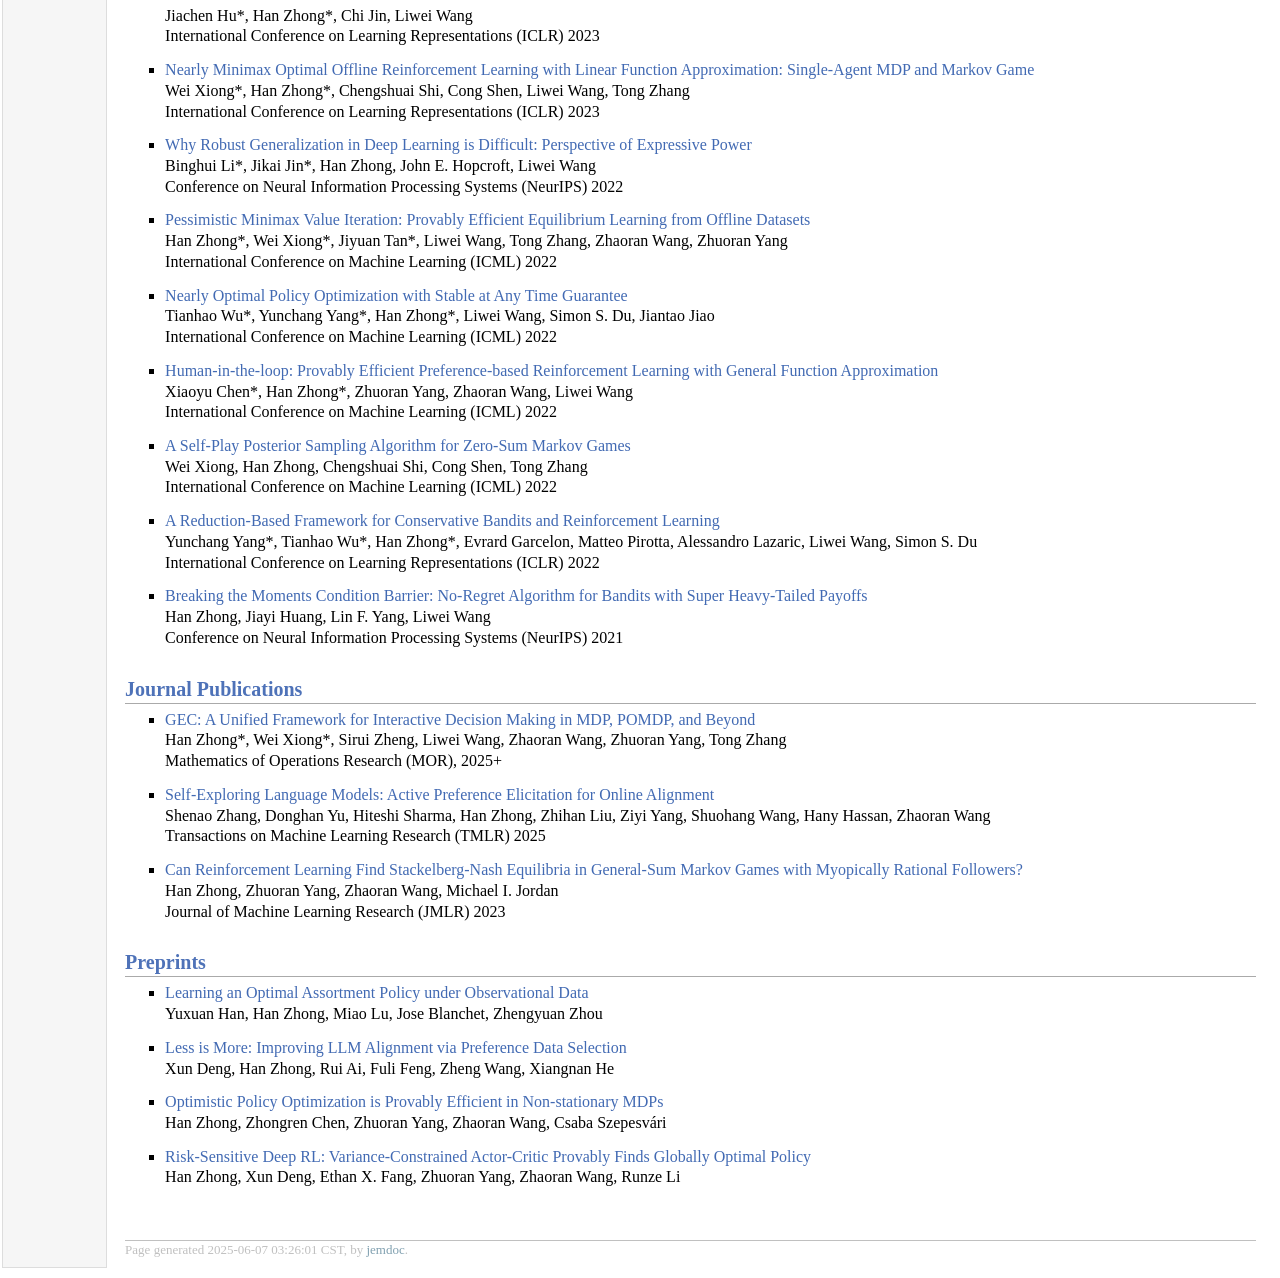
==== commit 4859b905: "Add files via upload" ====
--- a/publications.html
+++ b/publications.html
@@ -25,8 +25,7 @@
 <ul>
 <li><p><a href="https://arxiv.org/abs/2404.18922">DPO Meets PPO: Reinforced Token Optimization for RLHF</a> <br /> 
 Han Zhong*, Zikang Shan*, Guhao Feng*, Wei Xiong*, Xinle Cheng, Li Zhao, Di He, Jiang Bian, Liwei Wang <br /> 
-International Conference on Machine Learning (ICML) 2025 <br /> 
-ICML 2024 Workshop on Models of Human Feedback for AI Alignment <br /> </p>
+International Conference on Machine Learning (ICML) 2025 <br /> </p>
 </li>
 </ul>
 <ul>
@@ -42,178 +41,172 @@
 </li>
 </ul>
 <ul>
+<li><p><a href="https://arxiv.org/abs/2312.17248">Rethinking Model-based, Policy-based, and Value-based Reinforcement Learning via the Lens of Representation Complexity</a> <br /> 
+(α-β order) Guhao Feng, Han Zhong <br /> 
+Conference on Neural Information Processing Systems (NeurIPS) 2024 <br /> </p>
+</li>
+</ul>
+<ul>
+<li><p><a href="https://arxiv.org/abs/2404.03578">Distributionally Robust Reinforcement Learning with Interactive Data Collection: Fundamental Hardness and Near-Optimal Algorithm</a> <br /> 
+Miao Lu*, Han Zhong*, Tong Zhang, Jose Blanchet <br /> 
+Conference on Neural Information Processing Systems (NeurIPS) 2024 <br /> </p>
+</li>
+</ul>
+<ul>
+<li><p><a href="https://arxiv.org/abs/2302.10796">Provably Efficient Exploration in Quantum Reinforcement Learning with Logarithmic Worst-Case Regret</a> <br /> 
+Han Zhong*, Jiachen Hu*, Yecheng Xue, Tongyang Li, Liwei Wang <br /> 
+International Conference on Machine Learning (ICML) 2024 <br /> </p>
+</li>
+</ul>
+<ul>
+<li><p><a href="https://arxiv.org/abs/2312.11456">Iterative Preference Learning from Human Feedback: Bridging Theory and Practice for RLHF under KL-Constraint</a> <br /> 
+Wei Xiong*, Hanze Dong*, Chenlu Ye*, Ziqi Wang, Han Zhong, Heng Ji, Nan Jiang, Tong Zhang <br />
+International Conference on Machine Learning (ICML) 2024 <br /> </p>
+</li>
+</ul>
+<ul>
+<li><p><a href="https://arxiv.org/abs/2402.10207">Rewards-in-Context: Multi-objective Alignment of Foundation Models with Dynamic Preference Adjustment</a> <br />
+Rui Yang*, Xiaoman Pan*, Feng Luo*, Shuang Qiu*, Han Zhong, Dong Yu, Jianshu Chen <br /> 
+International Conference on Machine Learning (ICML) 2024 <br /> </p>
+</li>
+</ul>
+<ul>
+<li><p><a href="https://arxiv.org/abs/2406.01386">Combinatorial Multivariant Multi-Armed Bandits with Applications to Episodic Reinforcement Learning and Beyond</a> <br /> 
+Xutong Liu, Siwei Wang, Jinhang Zuo, Han Zhong, Xuchuang Wang, Zhiyong Wang, Shuai Li, Mohammad Hajiesmaili, John C.S. Lui, Wei Chen <br /> 
+International Conference on Machine Learning (ICML) 2024 <br /> </p>
+</li>
+</ul>
+<ul>
+<li><p><a href="https://arxiv.org/abs/2407.10196">A3S: A General Active Clustering Method with Pairwise Constraints</a> <br /> 
+Xun Deng, Junlong Liu, Han Zhong, Fuli Feng, Chen Shen, Xiangnan He, Jieping Ye, Zheng Wang <br /> 
+International Conference on Machine Learning (ICML) 2024 <br /> </p>
+</li>
+</ul>
+<ul>
+<li><p><a href="https://arxiv.org/abs/2310.12955">Towards Robust Offline Reinforcement Learning under Diverse Data Corruption</a> <br /> 
+Rui Yang*, Han Zhong*, Jiawei Xu*, Amy Zhang, Chongjie Zhang, Lei Han, Tong Zhang <br /> 
+International Conference on Learning Representations (ICLR) 2024 <br /> </p>
+</li>
+</ul>
+<ul>
+<li><p><a href="https://arxiv.org/abs/2404.12648">Sample-efficient Learning of Infinite-horizon Average-reward MDPs with General Function Approximation</a> <br /> 
+Jianliang He, Han Zhong, Zhuoran Yang <br /> 
+International Conference on Learning Representations (ICLR) 2024 <br /> </p>
+</li>
+</ul>
+<ul>
+<li><p><a href="https://arxiv.org/abs/2312.04464">Horizon-Free and Instance-Dependent Regret Bounds for Reinforcement Learning with General Function Approximation</a> <br /> 
+Jiayi Huang, Han Zhong, Liwei Wang, Lin F. Yang <br /> 
+International Conference on Artificial Intelligence and Statistics (AISTATS) 2024 <br /> </p>
+</li>
+</ul>
+<ul>
+<li><p><a href="https://arxiv.org/abs/2305.08841">A Theoretical Analysis of Optimistic Proximal Policy Optimization in Linear Markov Decision Processes</a> <br />
+Han Zhong, Tong Zhang <br /> 
+Conference on Neural Information Processing Systems (NeurIPS) 2023 <br /> </p>
+</li>
+</ul>
+<ul>
+<li><p><a href="https://arxiv.org/abs/2305.09659">Double Pessimism is Provably Efficient for Distributionally Robust Offline Reinforcement Learning: Generic Algorithm and Robust Partial Coverage</a>  <br /> 
+(α-β order) Jose Blanchet, Miao Lu, Tong Zhang, Han Zhong  <br /> 
+Conference on Neural Information Processing Systems (NeurIPS) 2023 (short version) <br /> </p>
+</li>
+</ul>
+<ul>
+<li><p><a href="https://arxiv.org/abs/2305.18258">Maximize to Explore: One Objective Function Fusing Estimation, Planning, and Exploration</a> <br /> 
+Zhihan Liu*, Miao Lu*, Wei Xiong*, Han Zhong, Hao Hu, Shenao Zhang, Sirui Zheng, Zhuoran Yang, Zhaoran Wang <br /> 
+Conference on Neural Information Processing Systems (NeurIPS) 2023 <br /> </p>
+</li>
+</ul>
+<ul>
+<li><p><a href="https://arxiv.org/abs/2306.06836">Tackling Heavy-Tailed Rewards in Reinforcement Learning with Function Approximation: Minimax Optimal and Instance-Dependent Regret Bounds</a> <br /> 
+Jiayi Huang, Han Zhong, Liwei Wang, Lin F. Yang <br /> 
+Conference on Neural Information Processing Systems (NeurIPS) 2023 <br /> </p>
+</li>
+</ul>
+<ul>
+<li><p><a href="https://arxiv.org/abs/2302.01477">A Reduction-based Framework for Sequential Decision Making with Delayed Feedback</a> <br />
+Yunchang Yang*, Han Zhong*, Tianhao Wu*, Bin Liu, Liwei Wang, Simon S. Du <br />
+Conference on Neural Information Processing Systems (NeurIPS) 2023 <br /> </p>
+</li>
+</ul>
+<ul>
+<li><p><a href="https://arxiv.org/abs/2310.19861">Posterior Sampling for Competitive RL: Function Approximation and Partial Observation</a> <br /> 
+Shuang Qiu*, Ziyu Dai*, Han Zhong, Zhaoran Wang, Zhuoran Yang, Tong Zhang <br /> 
+Conference on Neural Information Processing Systems (NeurIPS) 2023 <br /> </p>
+</li>
+</ul>
+<ul>
+<li><p><a href="https://arxiv.org/abs/2210.15598">Provable Sim-to-real Transfer in Continuous Domain with Partial Observations</a> <br /> 
+Jiachen Hu*, Han Zhong*, Chi Jin, Liwei Wang <br />
+International Conference on Learning Representations (ICLR) 2023 <br /> </p>
+</li>
+</ul>
+<ul>
+<li><p><a href="https://arxiv.org/abs/2205.15512">Nearly Minimax Optimal Offline Reinforcement Learning with Linear Function Approximation: Single-Agent MDP and Markov Game</a> <br />
+Wei Xiong*, Han Zhong*, Chengshuai Shi, Cong Shen, Liwei Wang, Tong Zhang <br />
+International Conference on Learning Representations (ICLR) 2023 <br /> </p>
+</li>
+</ul>
+<ul>
+<li><p><a href="https://arxiv.org/abs/2205.13863">Why Robust Generalization in Deep Learning is Difficult: Perspective of Expressive Power</a> <br />
+Binghui Li*, Jikai Jin*, Han Zhong, John E. Hopcroft, Liwei Wang <br />
+Conference on Neural Information Processing Systems (NeurIPS) 2022 <br /> </p>
+</li>
+</ul>
+<ul>
+<li><p><a href="https://arxiv.org/abs/2202.07511">Pessimistic Minimax Value Iteration: Provably Efficient Equilibrium Learning from Offline Datasets</a> <br />
+Han Zhong*, Wei Xiong*, Jiyuan Tan*, Liwei Wang, Tong Zhang, Zhaoran Wang, Zhuoran Yang <br />
+International Conference on Machine Learning (ICML) 2022 <br /> </p>
+</li>
+</ul>
+<ul>
+<li><p><a href="https://arxiv.org/abs/2112.10935">Nearly Optimal Policy Optimization with Stable at Any Time Guarantee</a> <br />
+Tianhao Wu*, Yunchang Yang*, Han Zhong*, Liwei Wang, Simon S. Du, Jiantao Jiao <br />
+International Conference on Machine Learning (ICML) 2022 <br /> </p>
+</li>
+</ul>
+<ul>
+<li><p><a href="https://arxiv.org/abs/2205.11140">Human-in-the-loop: Provably Efficient Preference-based Reinforcement Learning with General Function Approximation</a> <br /> 
+Xiaoyu Chen*, Han Zhong*, Zhuoran Yang, Zhaoran Wang, Liwei Wang <br />
+International Conference on Machine Learning (ICML) 2022 <br /> </p>
+</li>
+</ul>
+<ul>
+<li><p><a href="https://arxiv.org/abs/2210.01907">A Self-Play Posterior Sampling Algorithm for Zero-Sum Markov Games</a> <br /> 
+Wei Xiong, Han Zhong, Chengshuai Shi, Cong Shen, Tong Zhang <br />
+International Conference on Machine Learning (ICML) 2022 <br /> </p>
+</li>
+</ul>
+<ul>
+<li><p><a href="https://arxiv.org/abs/2106.11692">A Reduction-Based Framework for Conservative Bandits and Reinforcement Learning</a> <br />
+Yunchang Yang*, Tianhao Wu*, Han Zhong*, Evrard Garcelon, Matteo Pirotta, Alessandro Lazaric, Liwei Wang, Simon S. Du <br /> 
+International Conference on Learning Representations (ICLR) 2022 <br /> </p>
+</li>
+</ul>
+<ul>
+<li><p><a href="https://arxiv.org/abs/2110.13876">Breaking the Moments Condition Barrier: No-Regret Algorithm for Bandits with Super Heavy-Tailed Payoffs</a> <br />
+Han Zhong, Jiayi Huang, Lin F. Yang, Liwei Wang <br /> 
+Conference on Neural Information Processing Systems (NeurIPS) 2021 </p>
+</li>
+</ul>
+<h2>Journal Publications </h2>
+<ul>
+<li><p><a href="https://arxiv.org/abs/2211.01962">GEC: A Unified Framework for Interactive Decision Making in MDP, POMDP, and Beyond</a> <br />
+Han Zhong*, Wei Xiong*, Sirui Zheng, Liwei Wang, Zhaoran Wang, Zhuoran Yang, Tong Zhang <br />
+Mathematics of Operations Research (MOR), 2025+ <br /> </p>
+</li>
+</ul>
+<ul>
 <li><p><a href="https://arxiv.org/abs/2405.19332">Self-Exploring Language Models: Active Preference Elicitation for Online Alignment</a> <br /> 
 Shenao Zhang, Donghan Yu, Hiteshi Sharma, Han Zhong, Zhihan Liu, Ziyi Yang, Shuohang Wang, Hany Hassan, Zhaoran Wang <br /> 
 Transactions on Machine Learning Research (TMLR) 2025 <br /></p>
 </li>
 </ul>
 <ul>
-<li><p><a href="https://arxiv.org/abs/2312.17248">Rethinking Model-based, Policy-based, and Value-based Reinforcement Learning via the Lens of Representation Complexity</a> <br /> 
-(α-β order) Guhao Feng, Han Zhong <br /> 
-Conference on Neural Information Processing Systems (NeurIPS) 2024 <br /> 
-ICML Workshop on Aligning Reinforcement Learning Experimentalists and Theorists (ARLET) 2024 <br /></p>
-</li>
-</ul>
-<ul>
-<li><p><a href="https://arxiv.org/abs/2404.03578">Distributionally Robust Reinforcement Learning with Interactive Data Collection: Fundamental Hardness and Near-Optimal Algorithm</a> <br /> 
-Miao Lu*, Han Zhong*, Tong Zhang, Jose Blanchet <br /> 
-Conference on Neural Information Processing Systems (NeurIPS) 2024 <br /> 
-ICML Workshop on Aligning Reinforcement Learning Experimentalists and Theorists (ARLET) 2024 <br /></p>
-</li>
-</ul>
-<ul>
-<li><p><a href="https://arxiv.org/abs/2302.10796">Provably Efficient Exploration in Quantum Reinforcement Learning with Logarithmic Worst-Case Regret</a> <br /> 
-Han Zhong*, Jiachen Hu*, Yecheng Xue, Tongyang Li, Liwei Wang <br /> 
-International Conference on Machine Learning (ICML) 2024 <br /> </p>
-</li>
-</ul>
-<ul>
-<li><p><a href="https://arxiv.org/abs/2312.11456">Iterative Preference Learning from Human Feedback: Bridging Theory and Practice for RLHF under KL-Constraint</a> <br /> 
-Wei Xiong*, Hanze Dong*, Chenlu Ye*, Ziqi Wang, Han Zhong, Heng Ji, Nan Jiang, Tong Zhang <br />
-International Conference on Machine Learning (ICML) 2024 <br /> 
-ICLR 2024 Workshop on Mathematical and Empirical Understanding of Foundation Models <br /> </p>
-</li>
-</ul>
-<ul>
-<li><p><a href="https://arxiv.org/abs/2402.10207">Rewards-in-Context: Multi-objective Alignment of Foundation Models with Dynamic Preference Adjustment</a> <br />
-Rui Yang*, Xiaoman Pan*, Feng Luo*, Shuang Qiu*, Han Zhong, Dong Yu, Jianshu Chen <br /> 
-International Conference on Machine Learning (ICML) 2024 <br /> </p>
-</li>
-</ul>
-<ul>
-<li><p><a href="https://arxiv.org/abs/2406.01386">Combinatorial Multivariant Multi-Armed Bandits with Applications to Episodic Reinforcement Learning and Beyond</a> <br /> 
-Xutong Liu, Siwei Wang, Jinhang Zuo, Han Zhong, Xuchuang Wang, Zhiyong Wang, Shuai Li, Mohammad Hajiesmaili, John C.S. Lui, Wei Chen <br /> 
-International Conference on Machine Learning (ICML) 2024 <br /> </p>
-</li>
-</ul>
-<ul>
-<li><p><a href="https://arxiv.org/abs/2407.10196">A3S: A General Active Clustering Method with Pairwise Constraints</a> <br /> 
-Xun Deng, Junlong Liu, Han Zhong, Fuli Feng, Chen Shen, Xiangnan He, Jieping Ye, Zheng Wang <br /> 
-International Conference on Machine Learning (ICML) 2024 <br /> </p>
-</li>
-</ul>
-<ul>
-<li><p><a href="https://arxiv.org/abs/2310.12955">Towards Robust Offline Reinforcement Learning under Diverse Data Corruption</a> <br /> 
-Rui Yang*, Han Zhong*, Jiawei Xu*, Amy Zhang, Chongjie Zhang, Lei Han, Tong Zhang <br /> 
-International Conference on Learning Representations (ICLR) 2024 <br /> </p>
-</li>
-</ul>
-<ul>
-<li><p><a href="https://arxiv.org/abs/2404.12648">Sample-efficient Learning of Infinite-horizon Average-reward MDPs with General Function Approximation</a> <br /> 
-Jianliang He, Han Zhong, Zhuoran Yang <br /> 
-International Conference on Learning Representations (ICLR) 2024 <br /> </p>
-</li>
-</ul>
-<ul>
-<li><p><a href="https://arxiv.org/abs/2312.04464">Horizon-Free and Instance-Dependent Regret Bounds for Reinforcement Learning with General Function Approximation</a> <br /> 
-Jiayi Huang, Han Zhong, Liwei Wang, Lin F. Yang <br /> 
-International Conference on Artificial Intelligence and Statistics (AISTATS) 2024 <br /> </p>
-</li>
-</ul>
-<ul>
-<li><p><a href="https://arxiv.org/abs/2305.08841">A Theoretical Analysis of Optimistic Proximal Policy Optimization in Linear Markov Decision Processes</a> <br />
-Han Zhong, Tong Zhang <br /> 
-Conference on Neural Information Processing Systems (NeurIPS) 2023 <br /> </p>
-</li>
-</ul>
-<ul>
-<li><p><a href="https://arxiv.org/abs/2305.09659">Double Pessimism is Provably Efficient for Distributionally Robust Offline Reinforcement Learning: Generic Algorithm and Robust Partial Coverage</a>  <br /> 
-(α-β order) Jose Blanchet, Miao Lu, Tong Zhang, Han Zhong  <br /> 
-Conference on Neural Information Processing Systems (NeurIPS) 2023 (short version) <br /> </p>
-</li>
-</ul>
-<ul>
-<li><p><a href="https://arxiv.org/abs/2305.18258">Maximize to Explore: One Objective Function Fusing Estimation, Planning, and Exploration</a> <br /> 
-Zhihan Liu*, Miao Lu*, Wei Xiong*, Han Zhong, Hao Hu, Shenao Zhang, Sirui Zheng, Zhuoran Yang, Zhaoran Wang <br /> 
-Conference on Neural Information Processing Systems (NeurIPS) 2023 <br /> </p>
-</li>
-</ul>
-<ul>
-<li><p><a href="https://arxiv.org/abs/2306.06836">Tackling Heavy-Tailed Rewards in Reinforcement Learning with Function Approximation: Minimax Optimal and Instance-Dependent Regret Bounds</a> <br /> 
-Jiayi Huang, Han Zhong, Liwei Wang, Lin F. Yang <br /> 
-Conference on Neural Information Processing Systems (NeurIPS) 2023 <br /> </p>
-</li>
-</ul>
-<ul>
-<li><p><a href="https://arxiv.org/abs/2302.01477">A Reduction-based Framework for Sequential Decision Making with Delayed Feedback</a> <br />
-Yunchang Yang*, Han Zhong*, Tianhao Wu*, Bin Liu, Liwei Wang, Simon S. Du <br />
-Conference on Neural Information Processing Systems (NeurIPS) 2023 <br /> </p>
-</li>
-</ul>
-<ul>
-<li><p><a href="https://arxiv.org/abs/2310.19861">Posterior Sampling for Competitive RL: Function Approximation and Partial Observation</a> <br /> 
-Shuang Qiu*, Ziyu Dai*, Han Zhong, Zhaoran Wang, Zhuoran Yang, Tong Zhang <br /> 
-Conference on Neural Information Processing Systems (NeurIPS) 2023 <br /> </p>
-</li>
-</ul>
-<ul>
-<li><p><a href="https://arxiv.org/abs/2210.15598">Provable Sim-to-real Transfer in Continuous Domain with Partial Observations</a> <br /> 
-Jiachen Hu*, Han Zhong*, Chi Jin, Liwei Wang <br />
-International Conference on Learning Representations (ICLR) 2023 <br /> </p>
-</li>
-</ul>
-<ul>
-<li><p><a href="https://arxiv.org/abs/2205.15512">Nearly Minimax Optimal Offline Reinforcement Learning with Linear Function Approximation: Single-Agent MDP and Markov Game</a> <br />
-Wei Xiong*, Han Zhong*, Chengshuai Shi, Cong Shen, Liwei Wang, Tong Zhang <br />
-International Conference on Learning Representations (ICLR) 2023 <br /> </p>
-</li>
-</ul>
-<ul>
-<li><p><a href="https://arxiv.org/abs/2205.13863">Why Robust Generalization in Deep Learning is Difficult: Perspective of Expressive Power</a> <br />
-Binghui Li*, Jikai Jin*, Han Zhong, John E. Hopcroft, Liwei Wang <br />
-Conference on Neural Information Processing Systems (NeurIPS) 2022 <br /> </p>
-</li>
-</ul>
-<ul>
-<li><p><a href="https://arxiv.org/abs/2202.07511">Pessimistic Minimax Value Iteration: Provably Efficient Equilibrium Learning from Offline Datasets</a> <br />
-Han Zhong*, Wei Xiong*, Jiyuan Tan*, Liwei Wang, Tong Zhang, Zhaoran Wang, Zhuoran Yang <br />
-International Conference on Machine Learning (ICML) 2022 <br /> 
-ICLR 2022 Workshop on Gamification and Multiagent Solutions <br /></p>
-</li>
-</ul>
-<ul>
-<li><p><a href="https://arxiv.org/abs/2112.10935">Nearly Optimal Policy Optimization with Stable at Any Time Guarantee</a> <br />
-Tianhao Wu*, Yunchang Yang*, Han Zhong*, Liwei Wang, Simon S. Du, Jiantao Jiao <br />
-International Conference on Machine Learning (ICML) 2022 <br /> </p>
-</li>
-</ul>
-<ul>
-<li><p><a href="https://arxiv.org/abs/2205.11140">Human-in-the-loop: Provably Efficient Preference-based Reinforcement Learning with General Function Approximation</a> <br /> 
-Xiaoyu Chen*, Han Zhong*, Zhuoran Yang, Zhaoran Wang, Liwei Wang <br />
-International Conference on Machine Learning (ICML) 2022 <br /> </p>
-</li>
-</ul>
-<ul>
-<li><p><a href="https://arxiv.org/abs/2210.01907">A Self-Play Posterior Sampling Algorithm for Zero-Sum Markov Games</a> <br /> 
-Wei Xiong, Han Zhong, Chengshuai Shi, Cong Shen, Tong Zhang <br />
-International Conference on Machine Learning (ICML) 2022 <br /> 
-ICLR 2022 Workshop on Gamification and Multiagent Solutions <br /></p>
-</li>
-</ul>
-<ul>
-<li><p><a href="https://arxiv.org/abs/2106.11692">A Reduction-Based Framework for Conservative Bandits and Reinforcement Learning</a> <br />
-Yunchang Yang*, Tianhao Wu*, Han Zhong*, Evrard Garcelon, Matteo Pirotta, Alessandro Lazaric, Liwei Wang, Simon S. Du <br /> 
-International Conference on Learning Representations (ICLR) 2022 <br /> </p>
-</li>
-</ul>
-<ul>
-<li><p><a href="https://arxiv.org/abs/2110.13876">Breaking the Moments Condition Barrier: No-Regret Algorithm for Bandits with Super Heavy-Tailed Payoffs</a> <br />
-Han Zhong, Jiayi Huang, Lin F. Yang, Liwei Wang <br /> 
-Conference on Neural Information Processing Systems (NeurIPS) 2021 </p>
-</li>
-</ul>
-<h2>Journal Publications </h2>
-<ul>
-<li><p><a href="https://arxiv.org/abs/2211.01962">GEC: A Unified Framework for Interactive Decision Making in MDP, POMDP, and Beyond</a> <br />
-Han Zhong*, Wei Xiong*, Sirui Zheng, Liwei Wang, Zhaoran Wang, Zhuoran Yang, Tong Zhang <br />
-Mathematics of Operations Research (MOR), 2025+ <br /> </p>
-</li>
-</ul>
-<ul>
 <li><p><a href="https://www.jmlr.org/papers/volume24/22-0203/22-0203.pdf">Can Reinforcement Learning Find Stackelberg-Nash Equilibria in General-Sum Markov Games with Myopically Rational Followers?</a> <br />
 Han Zhong, Zhuoran Yang, Zhaoran Wang, Michael I. Jordan <br /> 
-Journal of Machine Learning Research (JMLR) 2023 <br />
-ICLR 2022 Workshop on Gamification and Multiagent Solutions </p>
+Journal of Machine Learning Research (JMLR) 2023 <br /></p>
 </li>
 </ul>
 <h2>Preprints</h2>
@@ -239,7 +232,7 @@
 </ul>
 <div id="footer">
 <div id="footer-text">
-Page generated 2025-05-18 19:08:26 CST, by <a href="http://jemdoc.jaboc.net/">jemdoc</a>.
+Page generated 2025-06-07 03:26:01 CST, by <a href="http://jemdoc.jaboc.net/">jemdoc</a>.
 </div>
 </div>
 </td>
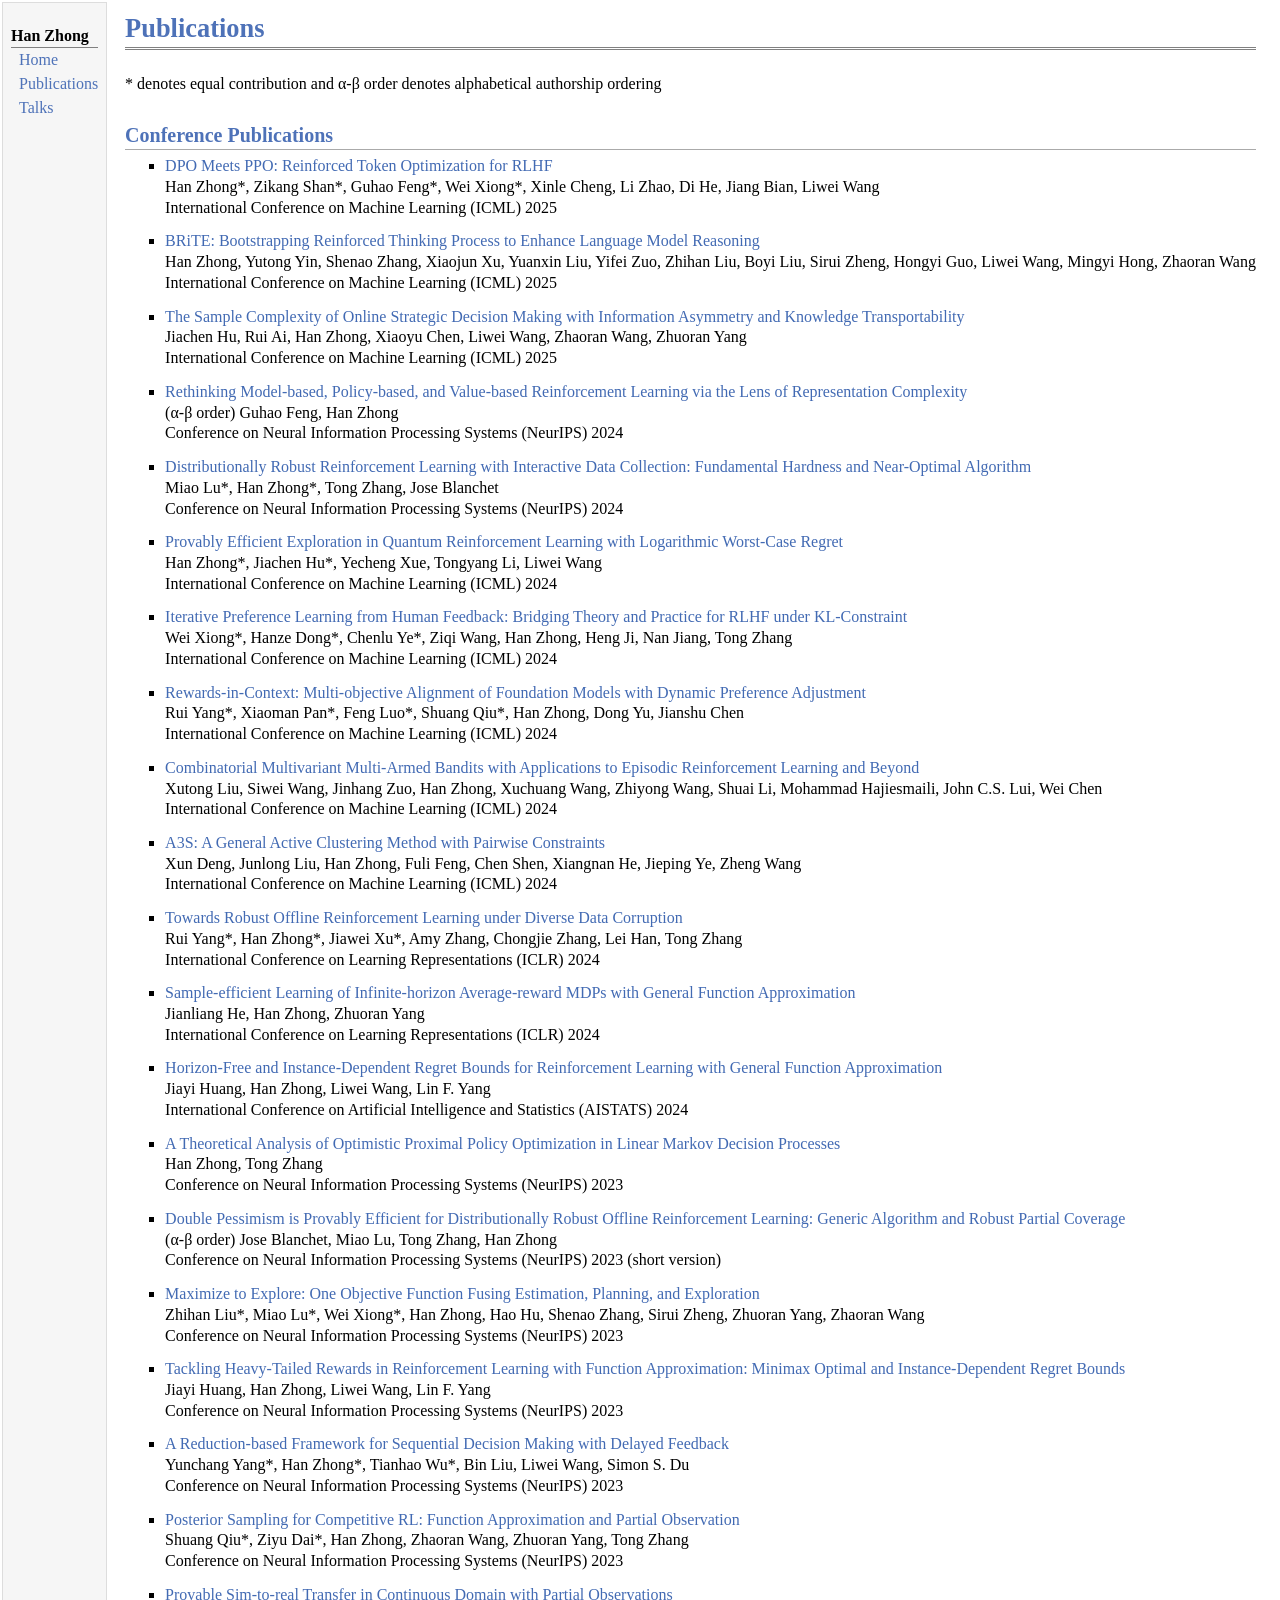
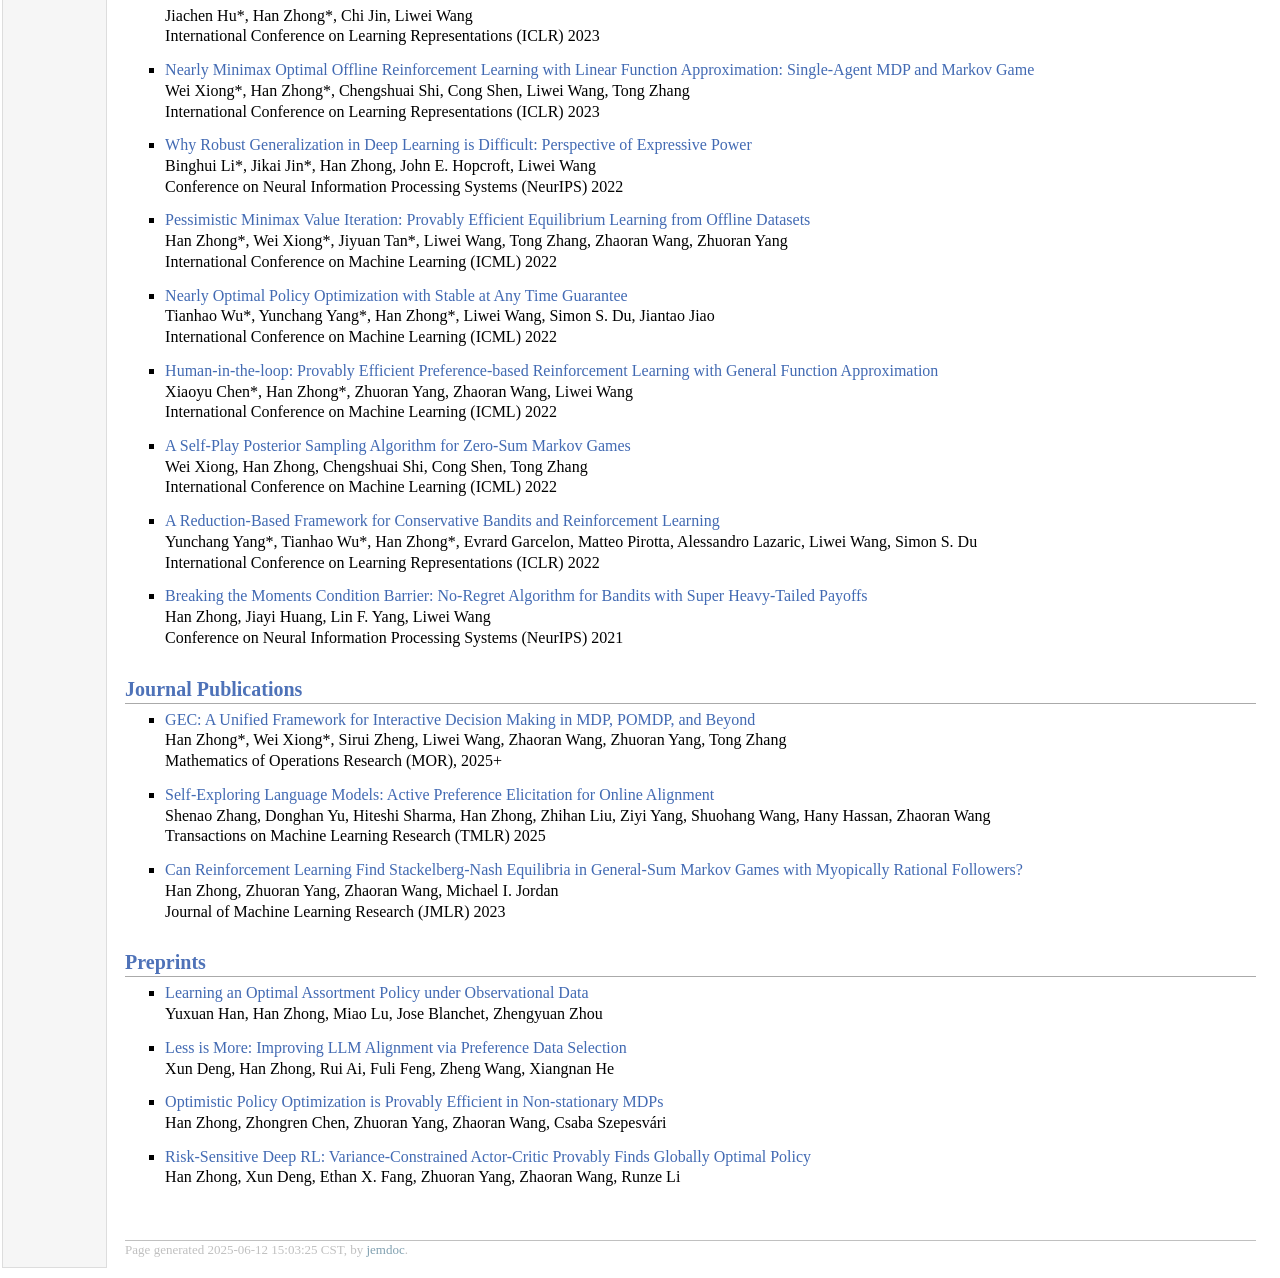
==== commit ec0018ef: "Add files via upload" ====
--- a/publications.html
+++ b/publications.html
@@ -23,182 +23,182 @@
 <p><b>    </b> * denotes equal contribution and α-β order denotes alphabetical authorship ordering <br /></p>
 <h2>Conference Publications </h2>
 <ul>
-<li><p><a href="https://arxiv.org/abs/2404.18922">DPO Meets PPO: Reinforced Token Optimization for RLHF</a> <br /> 
+<li><p><a href="https://arxiv.org/pdf/2404.18922">DPO Meets PPO: Reinforced Token Optimization for RLHF</a> <br /> 
 Han Zhong*, Zikang Shan*, Guhao Feng*, Wei Xiong*, Xinle Cheng, Li Zhao, Di He, Jiang Bian, Liwei Wang <br /> 
 International Conference on Machine Learning (ICML) 2025 <br /> </p>
 </li>
 </ul>
 <ul>
-<li><p><a href="https://arxiv.org/abs/2501.18858">BRiTE: Bootstrapping Reinforced Thinking Process to Enhance Language Model Reasoning</a> <br />
+<li><p><a href="https://arxiv.org/pdf/2501.18858">BRiTE: Bootstrapping Reinforced Thinking Process to Enhance Language Model Reasoning</a> <br />
 Han Zhong, Yutong Yin, Shenao Zhang, Xiaojun Xu, Yuanxin Liu, Yifei Zuo, Zhihan Liu, Boyi Liu, Sirui Zheng, Hongyi Guo, Liwei Wang, Mingyi Hong, Zhaoran Wang <br /> 
 International Conference on Machine Learning (ICML) 2025 <br /> </p>
 </li>
 </ul>
 <ul>
-<li><p><a href="">The Sample Complexity of Online Strategic Decision Making with Information Asymmetry and Knowledge Transportability</a> <br /> 
+<li><p><a href="https://arxiv.org/pdf/2506.09940">The Sample Complexity of Online Strategic Decision Making with Information Asymmetry and Knowledge Transportability</a> <br /> 
 Jiachen Hu, Rui Ai, Han Zhong, Xiaoyu Chen, Liwei Wang, Zhaoran Wang, Zhuoran Yang <br /> 
 International Conference on Machine Learning (ICML) 2025 <br /> </p>
 </li>
 </ul>
 <ul>
-<li><p><a href="https://arxiv.org/abs/2312.17248">Rethinking Model-based, Policy-based, and Value-based Reinforcement Learning via the Lens of Representation Complexity</a> <br /> 
+<li><p><a href="https://arxiv.org/pdf/2312.17248">Rethinking Model-based, Policy-based, and Value-based Reinforcement Learning via the Lens of Representation Complexity</a> <br /> 
 (α-β order) Guhao Feng, Han Zhong <br /> 
 Conference on Neural Information Processing Systems (NeurIPS) 2024 <br /> </p>
 </li>
 </ul>
 <ul>
-<li><p><a href="https://arxiv.org/abs/2404.03578">Distributionally Robust Reinforcement Learning with Interactive Data Collection: Fundamental Hardness and Near-Optimal Algorithm</a> <br /> 
+<li><p><a href="https://arxiv.org/pdf/2404.03578">Distributionally Robust Reinforcement Learning with Interactive Data Collection: Fundamental Hardness and Near-Optimal Algorithm</a> <br /> 
 Miao Lu*, Han Zhong*, Tong Zhang, Jose Blanchet <br /> 
 Conference on Neural Information Processing Systems (NeurIPS) 2024 <br /> </p>
 </li>
 </ul>
 <ul>
-<li><p><a href="https://arxiv.org/abs/2302.10796">Provably Efficient Exploration in Quantum Reinforcement Learning with Logarithmic Worst-Case Regret</a> <br /> 
+<li><p><a href="https://arxiv.org/pdf/2302.10796">Provably Efficient Exploration in Quantum Reinforcement Learning with Logarithmic Worst-Case Regret</a> <br /> 
 Han Zhong*, Jiachen Hu*, Yecheng Xue, Tongyang Li, Liwei Wang <br /> 
 International Conference on Machine Learning (ICML) 2024 <br /> </p>
 </li>
 </ul>
 <ul>
-<li><p><a href="https://arxiv.org/abs/2312.11456">Iterative Preference Learning from Human Feedback: Bridging Theory and Practice for RLHF under KL-Constraint</a> <br /> 
+<li><p><a href="https://arxiv.org/pdf/2312.11456">Iterative Preference Learning from Human Feedback: Bridging Theory and Practice for RLHF under KL-Constraint</a> <br /> 
 Wei Xiong*, Hanze Dong*, Chenlu Ye*, Ziqi Wang, Han Zhong, Heng Ji, Nan Jiang, Tong Zhang <br />
 International Conference on Machine Learning (ICML) 2024 <br /> </p>
 </li>
 </ul>
 <ul>
-<li><p><a href="https://arxiv.org/abs/2402.10207">Rewards-in-Context: Multi-objective Alignment of Foundation Models with Dynamic Preference Adjustment</a> <br />
+<li><p><a href="https://arxiv.org/pdf/2402.10207">Rewards-in-Context: Multi-objective Alignment of Foundation Models with Dynamic Preference Adjustment</a> <br />
 Rui Yang*, Xiaoman Pan*, Feng Luo*, Shuang Qiu*, Han Zhong, Dong Yu, Jianshu Chen <br /> 
 International Conference on Machine Learning (ICML) 2024 <br /> </p>
 </li>
 </ul>
 <ul>
-<li><p><a href="https://arxiv.org/abs/2406.01386">Combinatorial Multivariant Multi-Armed Bandits with Applications to Episodic Reinforcement Learning and Beyond</a> <br /> 
+<li><p><a href="https://arxiv.org/pdf/2406.01386">Combinatorial Multivariant Multi-Armed Bandits with Applications to Episodic Reinforcement Learning and Beyond</a> <br /> 
 Xutong Liu, Siwei Wang, Jinhang Zuo, Han Zhong, Xuchuang Wang, Zhiyong Wang, Shuai Li, Mohammad Hajiesmaili, John C.S. Lui, Wei Chen <br /> 
 International Conference on Machine Learning (ICML) 2024 <br /> </p>
 </li>
 </ul>
 <ul>
-<li><p><a href="https://arxiv.org/abs/2407.10196">A3S: A General Active Clustering Method with Pairwise Constraints</a> <br /> 
+<li><p><a href="https://arxiv.org/pdf/2407.10196">A3S: A General Active Clustering Method with Pairwise Constraints</a> <br /> 
 Xun Deng, Junlong Liu, Han Zhong, Fuli Feng, Chen Shen, Xiangnan He, Jieping Ye, Zheng Wang <br /> 
 International Conference on Machine Learning (ICML) 2024 <br /> </p>
 </li>
 </ul>
 <ul>
-<li><p><a href="https://arxiv.org/abs/2310.12955">Towards Robust Offline Reinforcement Learning under Diverse Data Corruption</a> <br /> 
+<li><p><a href="https://arxiv.org/pdf/2310.12955">Towards Robust Offline Reinforcement Learning under Diverse Data Corruption</a> <br /> 
 Rui Yang*, Han Zhong*, Jiawei Xu*, Amy Zhang, Chongjie Zhang, Lei Han, Tong Zhang <br /> 
 International Conference on Learning Representations (ICLR) 2024 <br /> </p>
 </li>
 </ul>
 <ul>
-<li><p><a href="https://arxiv.org/abs/2404.12648">Sample-efficient Learning of Infinite-horizon Average-reward MDPs with General Function Approximation</a> <br /> 
+<li><p><a href="https://arxiv.org/pdf/2404.12648">Sample-efficient Learning of Infinite-horizon Average-reward MDPs with General Function Approximation</a> <br /> 
 Jianliang He, Han Zhong, Zhuoran Yang <br /> 
 International Conference on Learning Representations (ICLR) 2024 <br /> </p>
 </li>
 </ul>
 <ul>
-<li><p><a href="https://arxiv.org/abs/2312.04464">Horizon-Free and Instance-Dependent Regret Bounds for Reinforcement Learning with General Function Approximation</a> <br /> 
+<li><p><a href="https://arxiv.org/pdf/2312.04464">Horizon-Free and Instance-Dependent Regret Bounds for Reinforcement Learning with General Function Approximation</a> <br /> 
 Jiayi Huang, Han Zhong, Liwei Wang, Lin F. Yang <br /> 
 International Conference on Artificial Intelligence and Statistics (AISTATS) 2024 <br /> </p>
 </li>
 </ul>
 <ul>
-<li><p><a href="https://arxiv.org/abs/2305.08841">A Theoretical Analysis of Optimistic Proximal Policy Optimization in Linear Markov Decision Processes</a> <br />
+<li><p><a href="https://arxiv.org/pdf/2305.08841">A Theoretical Analysis of Optimistic Proximal Policy Optimization in Linear Markov Decision Processes</a> <br />
 Han Zhong, Tong Zhang <br /> 
 Conference on Neural Information Processing Systems (NeurIPS) 2023 <br /> </p>
 </li>
 </ul>
 <ul>
-<li><p><a href="https://arxiv.org/abs/2305.09659">Double Pessimism is Provably Efficient for Distributionally Robust Offline Reinforcement Learning: Generic Algorithm and Robust Partial Coverage</a>  <br /> 
+<li><p><a href="https://arxiv.org/pdf/2305.09659">Double Pessimism is Provably Efficient for Distributionally Robust Offline Reinforcement Learning: Generic Algorithm and Robust Partial Coverage</a>  <br /> 
 (α-β order) Jose Blanchet, Miao Lu, Tong Zhang, Han Zhong  <br /> 
 Conference on Neural Information Processing Systems (NeurIPS) 2023 (short version) <br /> </p>
 </li>
 </ul>
 <ul>
-<li><p><a href="https://arxiv.org/abs/2305.18258">Maximize to Explore: One Objective Function Fusing Estimation, Planning, and Exploration</a> <br /> 
+<li><p><a href="https://arxiv.org/pdf/2305.18258">Maximize to Explore: One Objective Function Fusing Estimation, Planning, and Exploration</a> <br /> 
 Zhihan Liu*, Miao Lu*, Wei Xiong*, Han Zhong, Hao Hu, Shenao Zhang, Sirui Zheng, Zhuoran Yang, Zhaoran Wang <br /> 
 Conference on Neural Information Processing Systems (NeurIPS) 2023 <br /> </p>
 </li>
 </ul>
 <ul>
-<li><p><a href="https://arxiv.org/abs/2306.06836">Tackling Heavy-Tailed Rewards in Reinforcement Learning with Function Approximation: Minimax Optimal and Instance-Dependent Regret Bounds</a> <br /> 
+<li><p><a href="https://arxiv.org/pdf/2306.06836">Tackling Heavy-Tailed Rewards in Reinforcement Learning with Function Approximation: Minimax Optimal and Instance-Dependent Regret Bounds</a> <br /> 
 Jiayi Huang, Han Zhong, Liwei Wang, Lin F. Yang <br /> 
 Conference on Neural Information Processing Systems (NeurIPS) 2023 <br /> </p>
 </li>
 </ul>
 <ul>
-<li><p><a href="https://arxiv.org/abs/2302.01477">A Reduction-based Framework for Sequential Decision Making with Delayed Feedback</a> <br />
+<li><p><a href="https://arxiv.org/pdf/2302.01477">A Reduction-based Framework for Sequential Decision Making with Delayed Feedback</a> <br />
 Yunchang Yang*, Han Zhong*, Tianhao Wu*, Bin Liu, Liwei Wang, Simon S. Du <br />
 Conference on Neural Information Processing Systems (NeurIPS) 2023 <br /> </p>
 </li>
 </ul>
 <ul>
-<li><p><a href="https://arxiv.org/abs/2310.19861">Posterior Sampling for Competitive RL: Function Approximation and Partial Observation</a> <br /> 
+<li><p><a href="https://arxiv.org/pdf/2310.19861">Posterior Sampling for Competitive RL: Function Approximation and Partial Observation</a> <br /> 
 Shuang Qiu*, Ziyu Dai*, Han Zhong, Zhaoran Wang, Zhuoran Yang, Tong Zhang <br /> 
 Conference on Neural Information Processing Systems (NeurIPS) 2023 <br /> </p>
 </li>
 </ul>
 <ul>
-<li><p><a href="https://arxiv.org/abs/2210.15598">Provable Sim-to-real Transfer in Continuous Domain with Partial Observations</a> <br /> 
+<li><p><a href="https://arxiv.org/pdf/2210.15598">Provable Sim-to-real Transfer in Continuous Domain with Partial Observations</a> <br /> 
 Jiachen Hu*, Han Zhong*, Chi Jin, Liwei Wang <br />
 International Conference on Learning Representations (ICLR) 2023 <br /> </p>
 </li>
 </ul>
 <ul>
-<li><p><a href="https://arxiv.org/abs/2205.15512">Nearly Minimax Optimal Offline Reinforcement Learning with Linear Function Approximation: Single-Agent MDP and Markov Game</a> <br />
+<li><p><a href="https://arxiv.org/pdf/2205.15512">Nearly Minimax Optimal Offline Reinforcement Learning with Linear Function Approximation: Single-Agent MDP and Markov Game</a> <br />
 Wei Xiong*, Han Zhong*, Chengshuai Shi, Cong Shen, Liwei Wang, Tong Zhang <br />
 International Conference on Learning Representations (ICLR) 2023 <br /> </p>
 </li>
 </ul>
 <ul>
-<li><p><a href="https://arxiv.org/abs/2205.13863">Why Robust Generalization in Deep Learning is Difficult: Perspective of Expressive Power</a> <br />
+<li><p><a href="https://arxiv.org/pdf/2205.13863">Why Robust Generalization in Deep Learning is Difficult: Perspective of Expressive Power</a> <br />
 Binghui Li*, Jikai Jin*, Han Zhong, John E. Hopcroft, Liwei Wang <br />
 Conference on Neural Information Processing Systems (NeurIPS) 2022 <br /> </p>
 </li>
 </ul>
 <ul>
-<li><p><a href="https://arxiv.org/abs/2202.07511">Pessimistic Minimax Value Iteration: Provably Efficient Equilibrium Learning from Offline Datasets</a> <br />
+<li><p><a href="https://arxiv.org/pdf/2202.07511">Pessimistic Minimax Value Iteration: Provably Efficient Equilibrium Learning from Offline Datasets</a> <br />
 Han Zhong*, Wei Xiong*, Jiyuan Tan*, Liwei Wang, Tong Zhang, Zhaoran Wang, Zhuoran Yang <br />
 International Conference on Machine Learning (ICML) 2022 <br /> </p>
 </li>
 </ul>
 <ul>
-<li><p><a href="https://arxiv.org/abs/2112.10935">Nearly Optimal Policy Optimization with Stable at Any Time Guarantee</a> <br />
+<li><p><a href="https://arxiv.org/pdf/2112.10935">Nearly Optimal Policy Optimization with Stable at Any Time Guarantee</a> <br />
 Tianhao Wu*, Yunchang Yang*, Han Zhong*, Liwei Wang, Simon S. Du, Jiantao Jiao <br />
 International Conference on Machine Learning (ICML) 2022 <br /> </p>
 </li>
 </ul>
 <ul>
-<li><p><a href="https://arxiv.org/abs/2205.11140">Human-in-the-loop: Provably Efficient Preference-based Reinforcement Learning with General Function Approximation</a> <br /> 
+<li><p><a href="https://arxiv.org/pdf/2205.11140">Human-in-the-loop: Provably Efficient Preference-based Reinforcement Learning with General Function Approximation</a> <br /> 
 Xiaoyu Chen*, Han Zhong*, Zhuoran Yang, Zhaoran Wang, Liwei Wang <br />
 International Conference on Machine Learning (ICML) 2022 <br /> </p>
 </li>
 </ul>
 <ul>
-<li><p><a href="https://arxiv.org/abs/2210.01907">A Self-Play Posterior Sampling Algorithm for Zero-Sum Markov Games</a> <br /> 
+<li><p><a href="https://arxiv.org/pdf/2210.01907">A Self-Play Posterior Sampling Algorithm for Zero-Sum Markov Games</a> <br /> 
 Wei Xiong, Han Zhong, Chengshuai Shi, Cong Shen, Tong Zhang <br />
 International Conference on Machine Learning (ICML) 2022 <br /> </p>
 </li>
 </ul>
 <ul>
-<li><p><a href="https://arxiv.org/abs/2106.11692">A Reduction-Based Framework for Conservative Bandits and Reinforcement Learning</a> <br />
+<li><p><a href="https://arxiv.org/pdf/2106.11692">A Reduction-Based Framework for Conservative Bandits and Reinforcement Learning</a> <br />
 Yunchang Yang*, Tianhao Wu*, Han Zhong*, Evrard Garcelon, Matteo Pirotta, Alessandro Lazaric, Liwei Wang, Simon S. Du <br /> 
 International Conference on Learning Representations (ICLR) 2022 <br /> </p>
 </li>
 </ul>
 <ul>
-<li><p><a href="https://arxiv.org/abs/2110.13876">Breaking the Moments Condition Barrier: No-Regret Algorithm for Bandits with Super Heavy-Tailed Payoffs</a> <br />
+<li><p><a href="https://arxiv.org/pdf/2110.13876">Breaking the Moments Condition Barrier: No-Regret Algorithm for Bandits with Super Heavy-Tailed Payoffs</a> <br />
 Han Zhong, Jiayi Huang, Lin F. Yang, Liwei Wang <br /> 
 Conference on Neural Information Processing Systems (NeurIPS) 2021 </p>
 </li>
 </ul>
 <h2>Journal Publications </h2>
 <ul>
-<li><p><a href="https://arxiv.org/abs/2211.01962">GEC: A Unified Framework for Interactive Decision Making in MDP, POMDP, and Beyond</a> <br />
+<li><p><a href="https://arxiv.org/pdf/2211.01962">GEC: A Unified Framework for Interactive Decision Making in MDP, POMDP, and Beyond</a> <br />
 Han Zhong*, Wei Xiong*, Sirui Zheng, Liwei Wang, Zhaoran Wang, Zhuoran Yang, Tong Zhang <br />
 Mathematics of Operations Research (MOR), 2025+ <br /> </p>
 </li>
 </ul>
 <ul>
-<li><p><a href="https://arxiv.org/abs/2405.19332">Self-Exploring Language Models: Active Preference Elicitation for Online Alignment</a> <br /> 
+<li><p><a href="https://arxiv.org/pdf/2405.19332">Self-Exploring Language Models: Active Preference Elicitation for Online Alignment</a> <br /> 
 Shenao Zhang, Donghan Yu, Hiteshi Sharma, Han Zhong, Zhihan Liu, Ziyi Yang, Shuohang Wang, Hany Hassan, Zhaoran Wang <br /> 
 Transactions on Machine Learning Research (TMLR) 2025 <br /></p>
 </li>
@@ -211,28 +211,28 @@
 </ul>
 <h2>Preprints</h2>
 <ul>
-<li><p><a href="https://arxiv.org/abs/2502.06777">Learning an Optimal Assortment Policy under Observational Data</a> <br /> 
+<li><p><a href="https://arxiv.org/pdf/2502.06777">Learning an Optimal Assortment Policy under Observational Data</a> <br /> 
 Yuxuan Han, Han Zhong, Miao Lu, Jose Blanchet, Zhengyuan Zhou <br /> </p>
 </li>
 </ul>
 <ul>
-<li><p><a href="https://arxiv.org/abs/2502.14560">Less is More: Improving LLM Alignment via Preference Data Selection</a> <br /> 
+<li><p><a href="https://arxiv.org/pdf/2502.14560">Less is More: Improving LLM Alignment via Preference Data Selection</a> <br /> 
 Xun Deng, Han Zhong, Rui Ai, Fuli Feng, Zheng Wang, Xiangnan He <br /> </p>
 </li>
 </ul>
 <ul>
-<li><p><a href="https://arxiv.org/abs/2110.08984">Optimistic Policy Optimization is Provably Efficient in Non-stationary MDPs</a> <br /> 
+<li><p><a href="https://arxiv.org/pdf/2110.08984">Optimistic Policy Optimization is Provably Efficient in Non-stationary MDPs</a> <br /> 
 Han Zhong, Zhongren Chen, Zhuoran Yang, Zhaoran Wang, Csaba Szepesvári <br /> </p>
 </li>
 </ul>
 <ul>
-<li><p><a href="https://arxiv.org/abs/2012.14098">Risk-Sensitive Deep RL: Variance-Constrained Actor-Critic Provably Finds Globally Optimal Policy</a> <br /> 
+<li><p><a href="https://arxiv.org/pdf/2012.14098">Risk-Sensitive Deep RL: Variance-Constrained Actor-Critic Provably Finds Globally Optimal Policy</a> <br /> 
 Han Zhong, Xun Deng, Ethan X. Fang, Zhuoran Yang, Zhaoran Wang, Runze Li  </p>
 </li>
 </ul>
 <div id="footer">
 <div id="footer-text">
-Page generated 2025-06-07 03:26:01 CST, by <a href="http://jemdoc.jaboc.net/">jemdoc</a>.
+Page generated 2025-06-12 15:03:25 CST, by <a href="http://jemdoc.jaboc.net/">jemdoc</a>.
 </div>
 </div>
 </td>
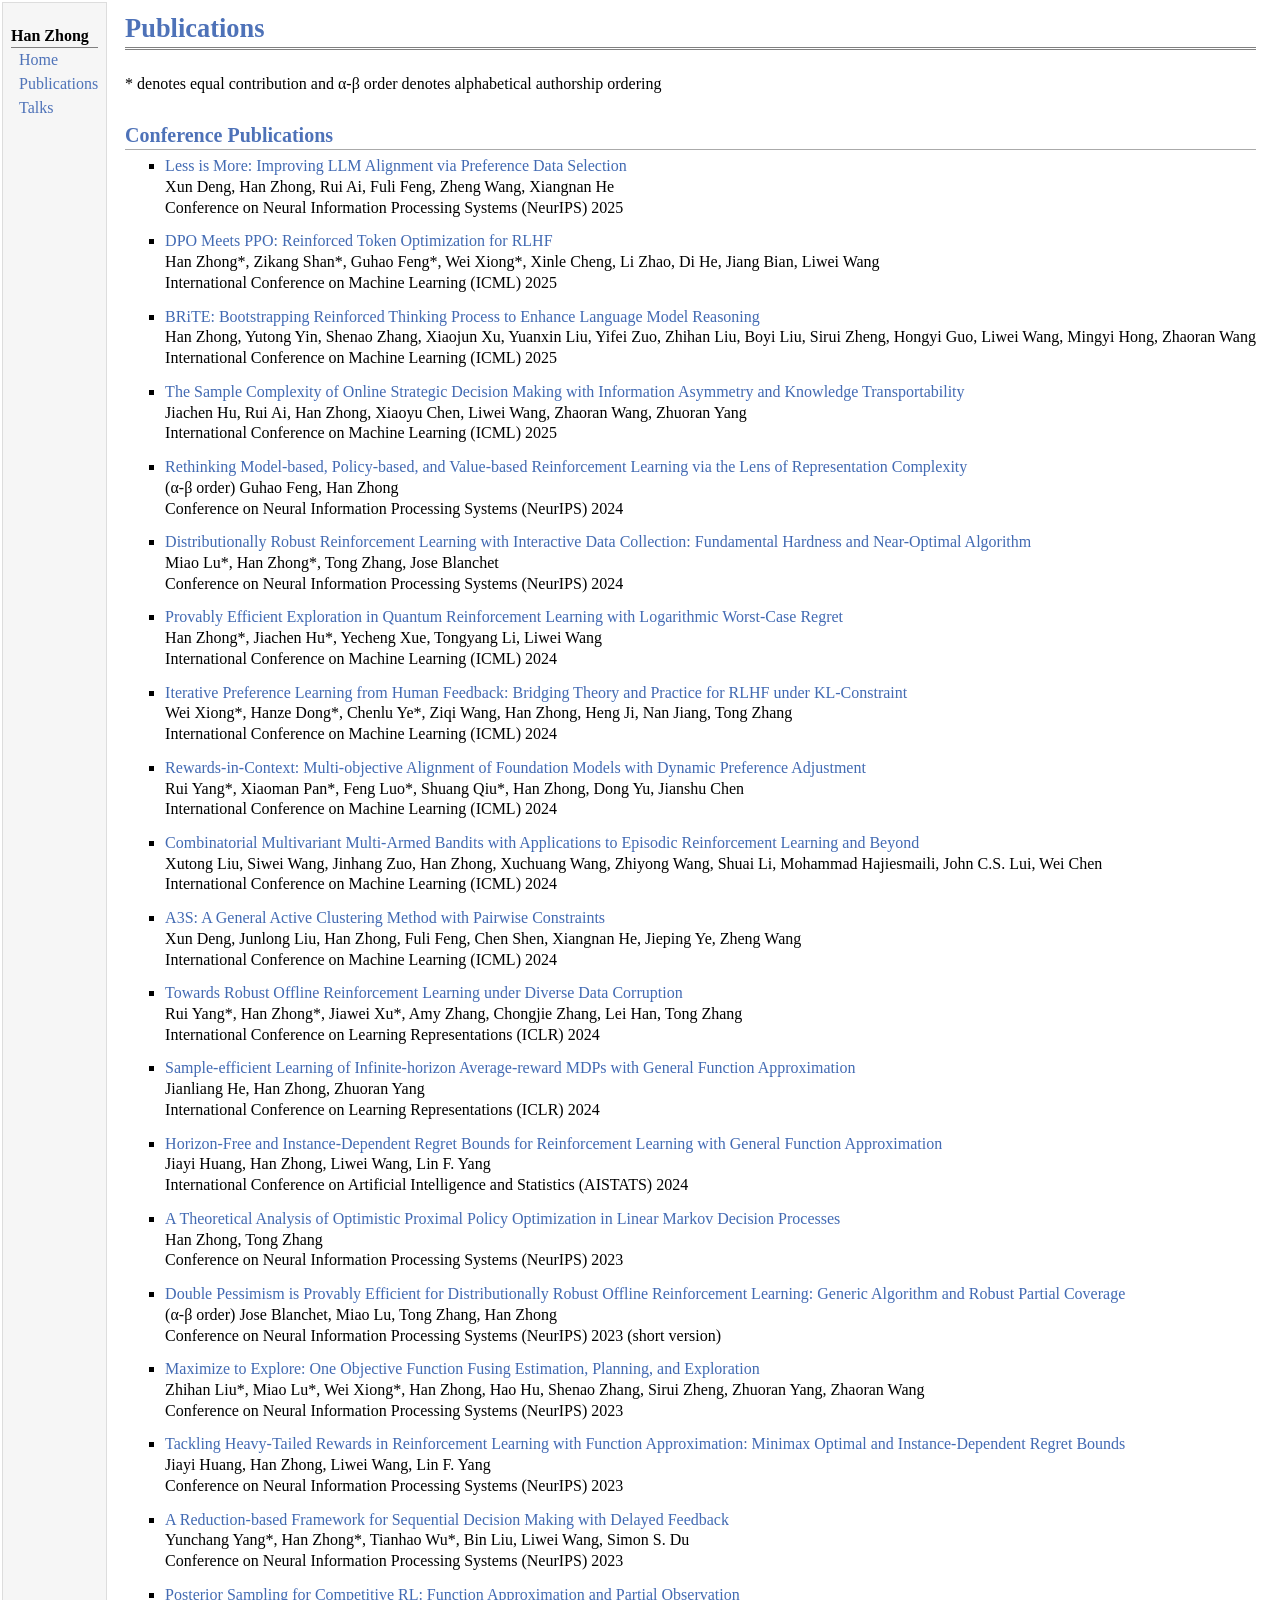
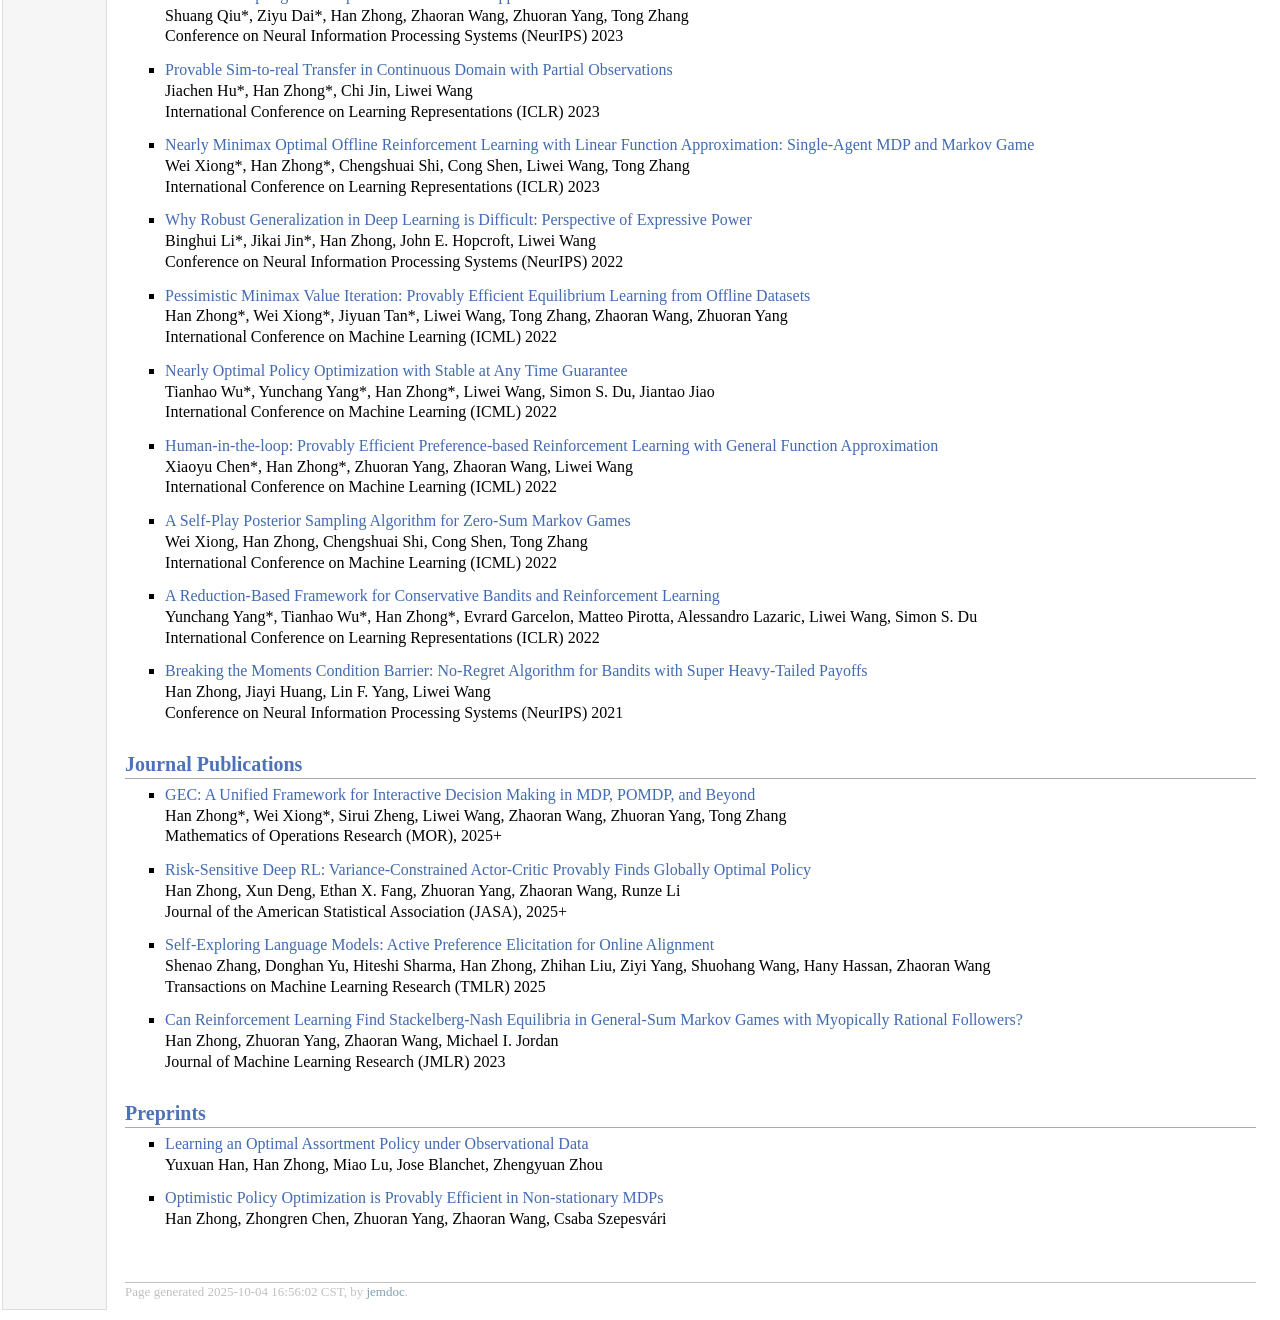
==== commit 79206313: "Add files via upload" ====
--- a/publications.html
+++ b/publications.html
@@ -23,6 +23,12 @@
 <p><b>    </b> * denotes equal contribution and α-β order denotes alphabetical authorship ordering <br /></p>
 <h2>Conference Publications </h2>
 <ul>
+<li><p><a href="https://arxiv.org/pdf/2502.14560">Less is More: Improving LLM Alignment via Preference Data Selection</a> <br /> 
+Xun Deng, Han Zhong, Rui Ai, Fuli Feng, Zheng Wang, Xiangnan He <br /> 
+Conference on Neural Information Processing Systems (NeurIPS) 2025 <br /> </p>
+</li>
+</ul>
+<ul>
 <li><p><a href="https://arxiv.org/pdf/2404.18922">DPO Meets PPO: Reinforced Token Optimization for RLHF</a> <br /> 
 Han Zhong*, Zikang Shan*, Guhao Feng*, Wei Xiong*, Xinle Cheng, Li Zhao, Di He, Jiang Bian, Liwei Wang <br /> 
 International Conference on Machine Learning (ICML) 2025 <br /> </p>
@@ -198,6 +204,12 @@
 </li>
 </ul>
 <ul>
+<li><p><a href="https://arxiv.org/pdf/2012.14098">Risk-Sensitive Deep RL: Variance-Constrained Actor-Critic Provably Finds Globally Optimal Policy</a> <br /> 
+Han Zhong, Xun Deng, Ethan X. Fang, Zhuoran Yang, Zhaoran Wang, Runze Li  <br /> 
+Journal of the American Statistical Association (JASA), 2025+ <br /> </p>
+</li>
+</ul>
+<ul>
 <li><p><a href="https://arxiv.org/pdf/2405.19332">Self-Exploring Language Models: Active Preference Elicitation for Online Alignment</a> <br /> 
 Shenao Zhang, Donghan Yu, Hiteshi Sharma, Han Zhong, Zhihan Liu, Ziyi Yang, Shuohang Wang, Hany Hassan, Zhaoran Wang <br /> 
 Transactions on Machine Learning Research (TMLR) 2025 <br /></p>
@@ -216,23 +228,13 @@
 </li>
 </ul>
 <ul>
-<li><p><a href="https://arxiv.org/pdf/2502.14560">Less is More: Improving LLM Alignment via Preference Data Selection</a> <br /> 
-Xun Deng, Han Zhong, Rui Ai, Fuli Feng, Zheng Wang, Xiangnan He <br /> </p>
-</li>
-</ul>
-<ul>
 <li><p><a href="https://arxiv.org/pdf/2110.08984">Optimistic Policy Optimization is Provably Efficient in Non-stationary MDPs</a> <br /> 
 Han Zhong, Zhongren Chen, Zhuoran Yang, Zhaoran Wang, Csaba Szepesvári <br /> </p>
 </li>
 </ul>
-<ul>
-<li><p><a href="https://arxiv.org/pdf/2012.14098">Risk-Sensitive Deep RL: Variance-Constrained Actor-Critic Provably Finds Globally Optimal Policy</a> <br /> 
-Han Zhong, Xun Deng, Ethan X. Fang, Zhuoran Yang, Zhaoran Wang, Runze Li  </p>
-</li>
-</ul>
 <div id="footer">
 <div id="footer-text">
-Page generated 2025-06-12 15:03:25 CST, by <a href="http://jemdoc.jaboc.net/">jemdoc</a>.
+Page generated 2025-10-04 16:56:02 CST, by <a href="http://jemdoc.jaboc.net/">jemdoc</a>.
 </div>
 </div>
 </td>
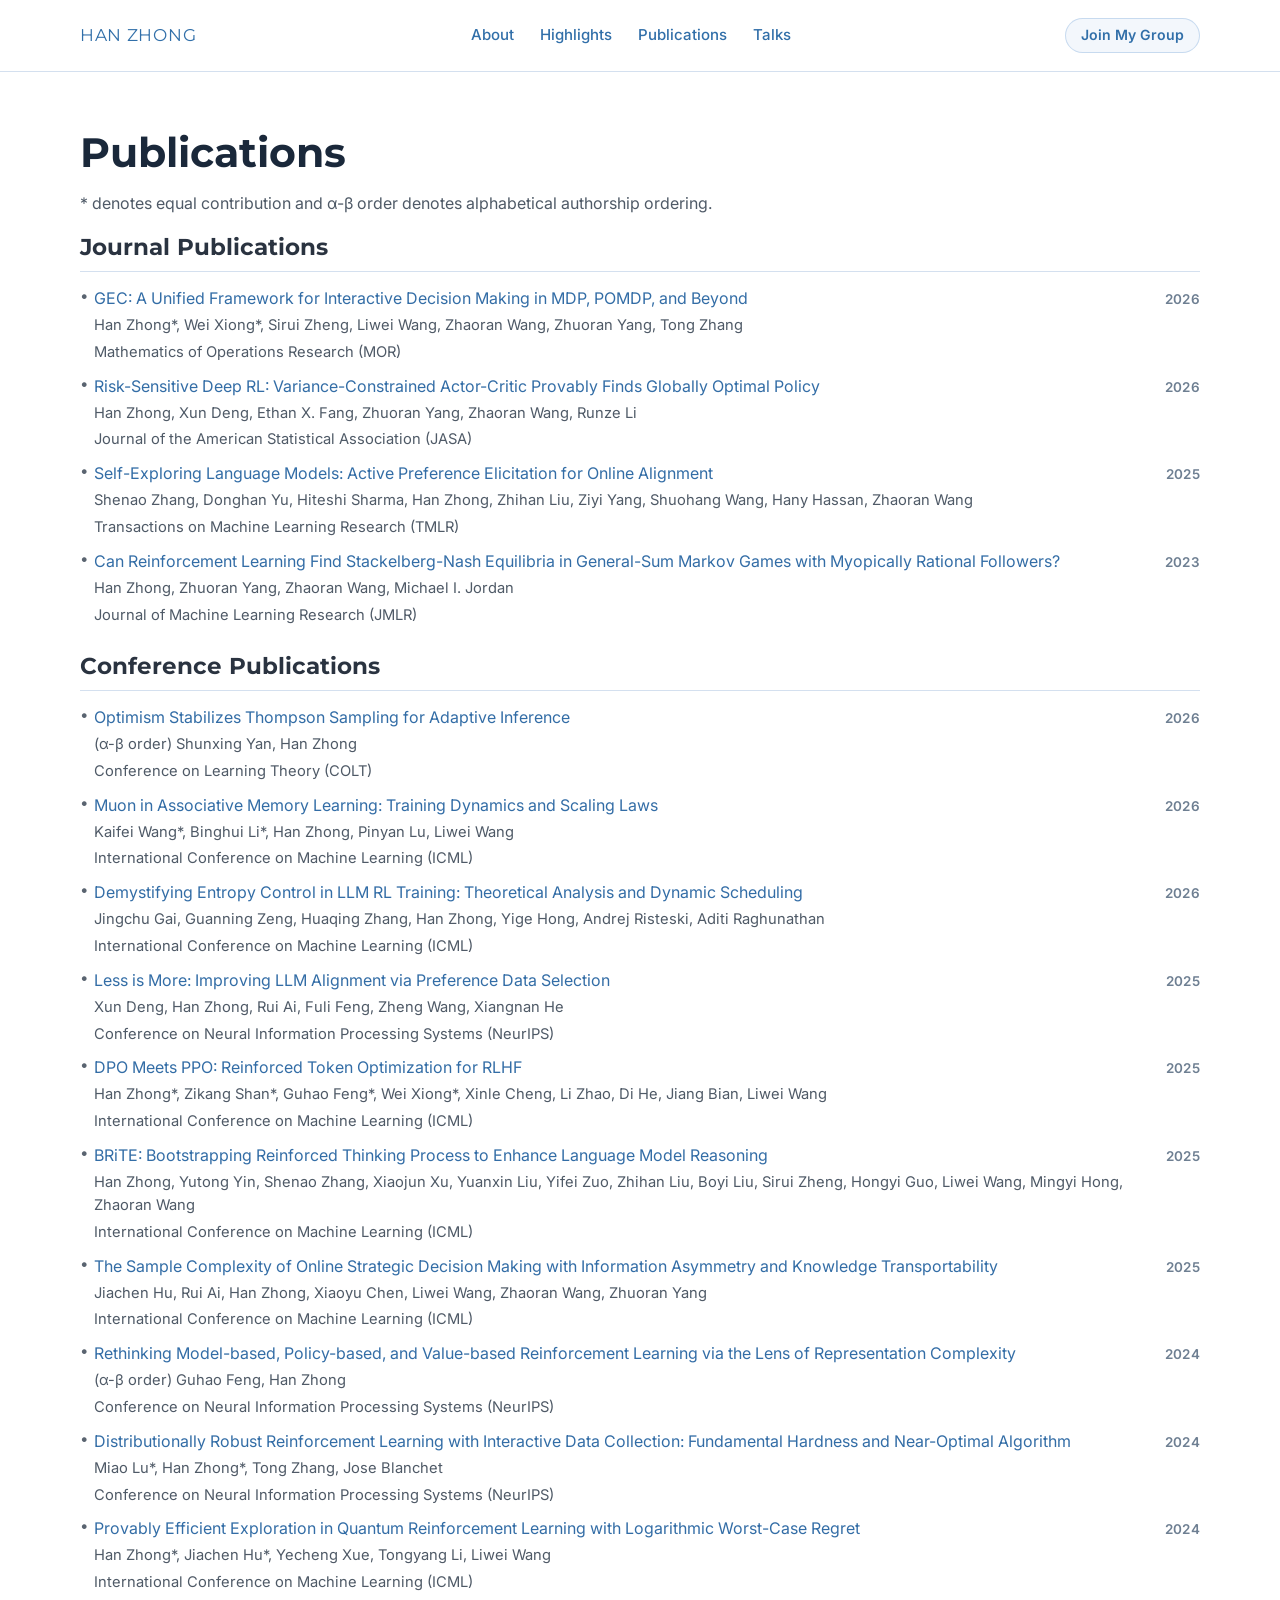
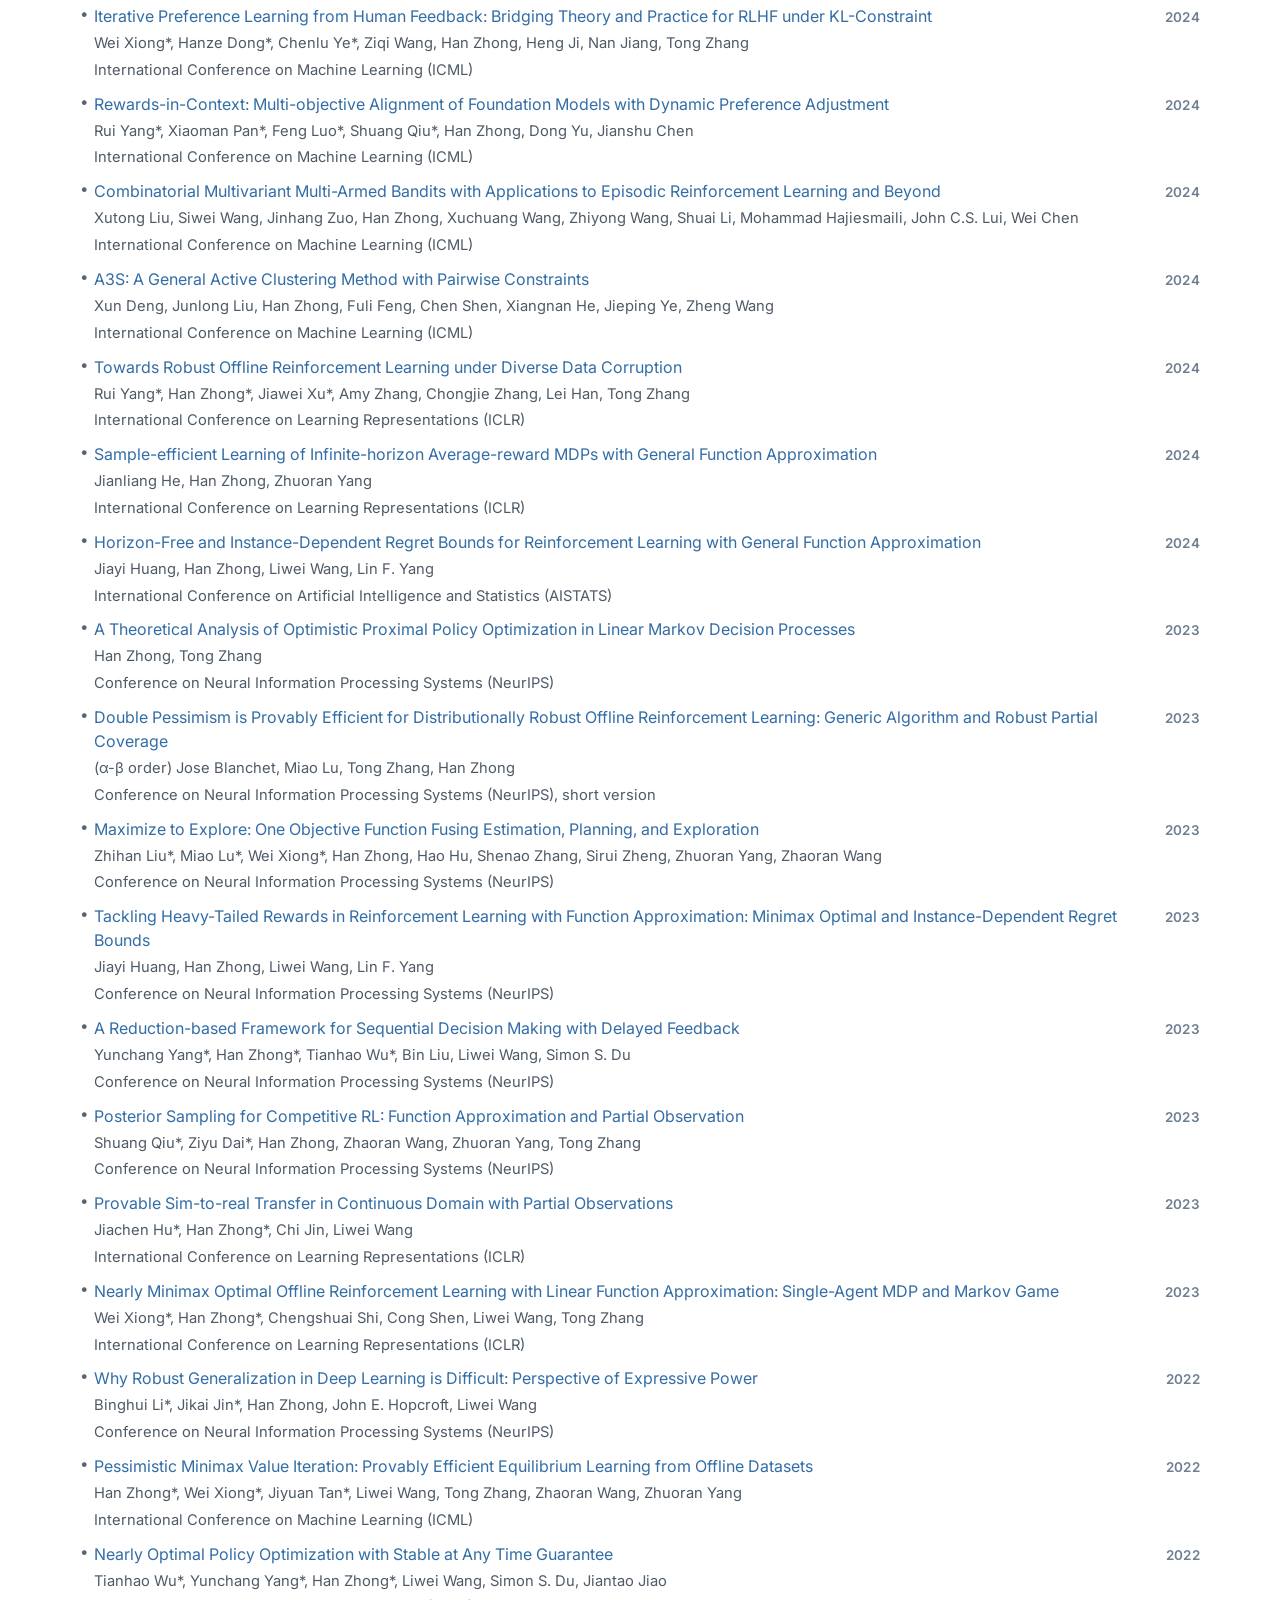
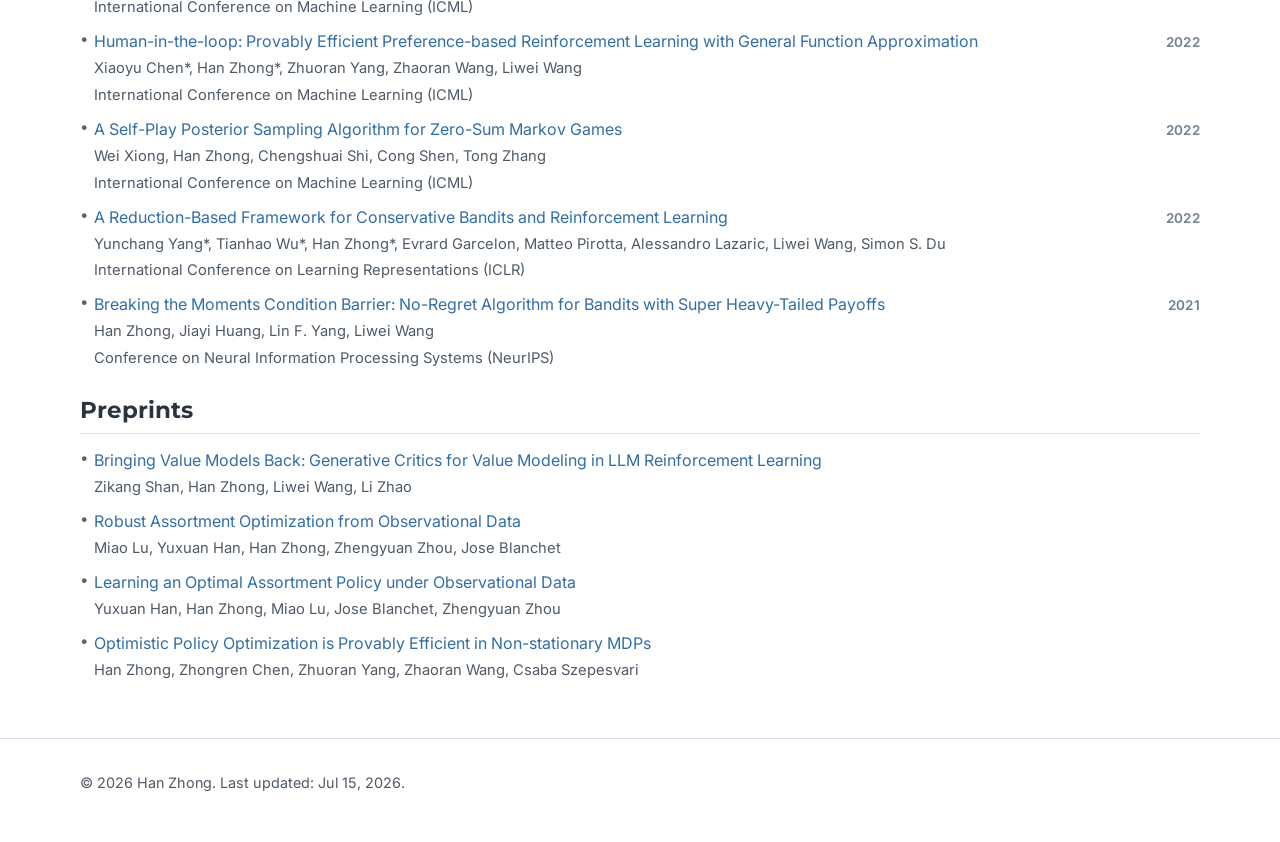
==== commit a4406cc2: "Replace academic homepage" ====
--- a/publications.html
+++ b/publications.html
@@ -1,244 +1,67 @@
-<!DOCTYPE html PUBLIC "-//W3C//DTD XHTML 1.1//EN"
-  "http://www.w3.org/TR/xhtml11/DTD/xhtml11.dtd">
-<html xmlns="http://www.w3.org/1999/xhtml" xml:lang="en">
-<head>
-<meta name="generator" content="jemdoc, see http://jemdoc.jaboc.net/" />
-<meta http-equiv="Content-Type" content="text/html;charset=utf-8" />
-<link rel="stylesheet" href="jemdoc.css" type="text/css" />
-<title>Publications</title>
-</head>
-<body>
-<table summary="Table for page layout." id="tlayout">
-<tr valign="top">
-<td id="layout-menu">
-<div class="menu-category">Han Zhong</div>
-<div class="menu-item"><a href="index.html">Home</a></div>
-<div class="menu-item"><a href="publications.html">Publications</a></div>
-<div class="menu-item"><a href="talks.html">Talks</a></div>
-</td>
-<td id="layout-content">
-<div id="toptitle">
-<h1>Publications</h1>
-</div>
-<p><b>    </b> * denotes equal contribution and α-β order denotes alphabetical authorship ordering <br /></p>
-<h2>Conference Publications </h2>
-<ul>
-<li><p><a href="https://arxiv.org/pdf/2502.14560">Less is More: Improving LLM Alignment via Preference Data Selection</a> <br /> 
-Xun Deng, Han Zhong, Rui Ai, Fuli Feng, Zheng Wang, Xiangnan He <br /> 
-Conference on Neural Information Processing Systems (NeurIPS) 2025 <br /> </p>
-</li>
-</ul>
-<ul>
-<li><p><a href="https://arxiv.org/pdf/2404.18922">DPO Meets PPO: Reinforced Token Optimization for RLHF</a> <br /> 
-Han Zhong*, Zikang Shan*, Guhao Feng*, Wei Xiong*, Xinle Cheng, Li Zhao, Di He, Jiang Bian, Liwei Wang <br /> 
-International Conference on Machine Learning (ICML) 2025 <br /> </p>
-</li>
-</ul>
-<ul>
-<li><p><a href="https://arxiv.org/pdf/2501.18858">BRiTE: Bootstrapping Reinforced Thinking Process to Enhance Language Model Reasoning</a> <br />
-Han Zhong, Yutong Yin, Shenao Zhang, Xiaojun Xu, Yuanxin Liu, Yifei Zuo, Zhihan Liu, Boyi Liu, Sirui Zheng, Hongyi Guo, Liwei Wang, Mingyi Hong, Zhaoran Wang <br /> 
-International Conference on Machine Learning (ICML) 2025 <br /> </p>
-</li>
-</ul>
-<ul>
-<li><p><a href="https://arxiv.org/pdf/2506.09940">The Sample Complexity of Online Strategic Decision Making with Information Asymmetry and Knowledge Transportability</a> <br /> 
-Jiachen Hu, Rui Ai, Han Zhong, Xiaoyu Chen, Liwei Wang, Zhaoran Wang, Zhuoran Yang <br /> 
-International Conference on Machine Learning (ICML) 2025 <br /> </p>
-</li>
-</ul>
-<ul>
-<li><p><a href="https://arxiv.org/pdf/2312.17248">Rethinking Model-based, Policy-based, and Value-based Reinforcement Learning via the Lens of Representation Complexity</a> <br /> 
-(α-β order) Guhao Feng, Han Zhong <br /> 
-Conference on Neural Information Processing Systems (NeurIPS) 2024 <br /> </p>
-</li>
-</ul>
-<ul>
-<li><p><a href="https://arxiv.org/pdf/2404.03578">Distributionally Robust Reinforcement Learning with Interactive Data Collection: Fundamental Hardness and Near-Optimal Algorithm</a> <br /> 
-Miao Lu*, Han Zhong*, Tong Zhang, Jose Blanchet <br /> 
-Conference on Neural Information Processing Systems (NeurIPS) 2024 <br /> </p>
-</li>
-</ul>
-<ul>
-<li><p><a href="https://arxiv.org/pdf/2302.10796">Provably Efficient Exploration in Quantum Reinforcement Learning with Logarithmic Worst-Case Regret</a> <br /> 
-Han Zhong*, Jiachen Hu*, Yecheng Xue, Tongyang Li, Liwei Wang <br /> 
-International Conference on Machine Learning (ICML) 2024 <br /> </p>
-</li>
-</ul>
-<ul>
-<li><p><a href="https://arxiv.org/pdf/2312.11456">Iterative Preference Learning from Human Feedback: Bridging Theory and Practice for RLHF under KL-Constraint</a> <br /> 
-Wei Xiong*, Hanze Dong*, Chenlu Ye*, Ziqi Wang, Han Zhong, Heng Ji, Nan Jiang, Tong Zhang <br />
-International Conference on Machine Learning (ICML) 2024 <br /> </p>
-</li>
-</ul>
-<ul>
-<li><p><a href="https://arxiv.org/pdf/2402.10207">Rewards-in-Context: Multi-objective Alignment of Foundation Models with Dynamic Preference Adjustment</a> <br />
-Rui Yang*, Xiaoman Pan*, Feng Luo*, Shuang Qiu*, Han Zhong, Dong Yu, Jianshu Chen <br /> 
-International Conference on Machine Learning (ICML) 2024 <br /> </p>
-</li>
-</ul>
-<ul>
-<li><p><a href="https://arxiv.org/pdf/2406.01386">Combinatorial Multivariant Multi-Armed Bandits with Applications to Episodic Reinforcement Learning and Beyond</a> <br /> 
-Xutong Liu, Siwei Wang, Jinhang Zuo, Han Zhong, Xuchuang Wang, Zhiyong Wang, Shuai Li, Mohammad Hajiesmaili, John C.S. Lui, Wei Chen <br /> 
-International Conference on Machine Learning (ICML) 2024 <br /> </p>
-</li>
-</ul>
-<ul>
-<li><p><a href="https://arxiv.org/pdf/2407.10196">A3S: A General Active Clustering Method with Pairwise Constraints</a> <br /> 
-Xun Deng, Junlong Liu, Han Zhong, Fuli Feng, Chen Shen, Xiangnan He, Jieping Ye, Zheng Wang <br /> 
-International Conference on Machine Learning (ICML) 2024 <br /> </p>
-</li>
-</ul>
-<ul>
-<li><p><a href="https://arxiv.org/pdf/2310.12955">Towards Robust Offline Reinforcement Learning under Diverse Data Corruption</a> <br /> 
-Rui Yang*, Han Zhong*, Jiawei Xu*, Amy Zhang, Chongjie Zhang, Lei Han, Tong Zhang <br /> 
-International Conference on Learning Representations (ICLR) 2024 <br /> </p>
-</li>
-</ul>
-<ul>
-<li><p><a href="https://arxiv.org/pdf/2404.12648">Sample-efficient Learning of Infinite-horizon Average-reward MDPs with General Function Approximation</a> <br /> 
-Jianliang He, Han Zhong, Zhuoran Yang <br /> 
-International Conference on Learning Representations (ICLR) 2024 <br /> </p>
-</li>
-</ul>
-<ul>
-<li><p><a href="https://arxiv.org/pdf/2312.04464">Horizon-Free and Instance-Dependent Regret Bounds for Reinforcement Learning with General Function Approximation</a> <br /> 
-Jiayi Huang, Han Zhong, Liwei Wang, Lin F. Yang <br /> 
-International Conference on Artificial Intelligence and Statistics (AISTATS) 2024 <br /> </p>
-</li>
-</ul>
-<ul>
-<li><p><a href="https://arxiv.org/pdf/2305.08841">A Theoretical Analysis of Optimistic Proximal Policy Optimization in Linear Markov Decision Processes</a> <br />
-Han Zhong, Tong Zhang <br /> 
-Conference on Neural Information Processing Systems (NeurIPS) 2023 <br /> </p>
-</li>
-</ul>
-<ul>
-<li><p><a href="https://arxiv.org/pdf/2305.09659">Double Pessimism is Provably Efficient for Distributionally Robust Offline Reinforcement Learning: Generic Algorithm and Robust Partial Coverage</a>  <br /> 
-(α-β order) Jose Blanchet, Miao Lu, Tong Zhang, Han Zhong  <br /> 
-Conference on Neural Information Processing Systems (NeurIPS) 2023 (short version) <br /> </p>
-</li>
-</ul>
-<ul>
-<li><p><a href="https://arxiv.org/pdf/2305.18258">Maximize to Explore: One Objective Function Fusing Estimation, Planning, and Exploration</a> <br /> 
-Zhihan Liu*, Miao Lu*, Wei Xiong*, Han Zhong, Hao Hu, Shenao Zhang, Sirui Zheng, Zhuoran Yang, Zhaoran Wang <br /> 
-Conference on Neural Information Processing Systems (NeurIPS) 2023 <br /> </p>
-</li>
-</ul>
-<ul>
-<li><p><a href="https://arxiv.org/pdf/2306.06836">Tackling Heavy-Tailed Rewards in Reinforcement Learning with Function Approximation: Minimax Optimal and Instance-Dependent Regret Bounds</a> <br /> 
-Jiayi Huang, Han Zhong, Liwei Wang, Lin F. Yang <br /> 
-Conference on Neural Information Processing Systems (NeurIPS) 2023 <br /> </p>
-</li>
-</ul>
-<ul>
-<li><p><a href="https://arxiv.org/pdf/2302.01477">A Reduction-based Framework for Sequential Decision Making with Delayed Feedback</a> <br />
-Yunchang Yang*, Han Zhong*, Tianhao Wu*, Bin Liu, Liwei Wang, Simon S. Du <br />
-Conference on Neural Information Processing Systems (NeurIPS) 2023 <br /> </p>
-</li>
-</ul>
-<ul>
-<li><p><a href="https://arxiv.org/pdf/2310.19861">Posterior Sampling for Competitive RL: Function Approximation and Partial Observation</a> <br /> 
-Shuang Qiu*, Ziyu Dai*, Han Zhong, Zhaoran Wang, Zhuoran Yang, Tong Zhang <br /> 
-Conference on Neural Information Processing Systems (NeurIPS) 2023 <br /> </p>
-</li>
-</ul>
-<ul>
-<li><p><a href="https://arxiv.org/pdf/2210.15598">Provable Sim-to-real Transfer in Continuous Domain with Partial Observations</a> <br /> 
-Jiachen Hu*, Han Zhong*, Chi Jin, Liwei Wang <br />
-International Conference on Learning Representations (ICLR) 2023 <br /> </p>
-</li>
-</ul>
-<ul>
-<li><p><a href="https://arxiv.org/pdf/2205.15512">Nearly Minimax Optimal Offline Reinforcement Learning with Linear Function Approximation: Single-Agent MDP and Markov Game</a> <br />
-Wei Xiong*, Han Zhong*, Chengshuai Shi, Cong Shen, Liwei Wang, Tong Zhang <br />
-International Conference on Learning Representations (ICLR) 2023 <br /> </p>
-</li>
-</ul>
-<ul>
-<li><p><a href="https://arxiv.org/pdf/2205.13863">Why Robust Generalization in Deep Learning is Difficult: Perspective of Expressive Power</a> <br />
-Binghui Li*, Jikai Jin*, Han Zhong, John E. Hopcroft, Liwei Wang <br />
-Conference on Neural Information Processing Systems (NeurIPS) 2022 <br /> </p>
-</li>
-</ul>
-<ul>
-<li><p><a href="https://arxiv.org/pdf/2202.07511">Pessimistic Minimax Value Iteration: Provably Efficient Equilibrium Learning from Offline Datasets</a> <br />
-Han Zhong*, Wei Xiong*, Jiyuan Tan*, Liwei Wang, Tong Zhang, Zhaoran Wang, Zhuoran Yang <br />
-International Conference on Machine Learning (ICML) 2022 <br /> </p>
-</li>
-</ul>
-<ul>
-<li><p><a href="https://arxiv.org/pdf/2112.10935">Nearly Optimal Policy Optimization with Stable at Any Time Guarantee</a> <br />
-Tianhao Wu*, Yunchang Yang*, Han Zhong*, Liwei Wang, Simon S. Du, Jiantao Jiao <br />
-International Conference on Machine Learning (ICML) 2022 <br /> </p>
-</li>
-</ul>
-<ul>
-<li><p><a href="https://arxiv.org/pdf/2205.11140">Human-in-the-loop: Provably Efficient Preference-based Reinforcement Learning with General Function Approximation</a> <br /> 
-Xiaoyu Chen*, Han Zhong*, Zhuoran Yang, Zhaoran Wang, Liwei Wang <br />
-International Conference on Machine Learning (ICML) 2022 <br /> </p>
-</li>
-</ul>
-<ul>
-<li><p><a href="https://arxiv.org/pdf/2210.01907">A Self-Play Posterior Sampling Algorithm for Zero-Sum Markov Games</a> <br /> 
-Wei Xiong, Han Zhong, Chengshuai Shi, Cong Shen, Tong Zhang <br />
-International Conference on Machine Learning (ICML) 2022 <br /> </p>
-</li>
-</ul>
-<ul>
-<li><p><a href="https://arxiv.org/pdf/2106.11692">A Reduction-Based Framework for Conservative Bandits and Reinforcement Learning</a> <br />
-Yunchang Yang*, Tianhao Wu*, Han Zhong*, Evrard Garcelon, Matteo Pirotta, Alessandro Lazaric, Liwei Wang, Simon S. Du <br /> 
-International Conference on Learning Representations (ICLR) 2022 <br /> </p>
-</li>
-</ul>
-<ul>
-<li><p><a href="https://arxiv.org/pdf/2110.13876">Breaking the Moments Condition Barrier: No-Regret Algorithm for Bandits with Super Heavy-Tailed Payoffs</a> <br />
-Han Zhong, Jiayi Huang, Lin F. Yang, Liwei Wang <br /> 
-Conference on Neural Information Processing Systems (NeurIPS) 2021 </p>
-</li>
-</ul>
-<h2>Journal Publications </h2>
-<ul>
-<li><p><a href="https://arxiv.org/pdf/2211.01962">GEC: A Unified Framework for Interactive Decision Making in MDP, POMDP, and Beyond</a> <br />
-Han Zhong*, Wei Xiong*, Sirui Zheng, Liwei Wang, Zhaoran Wang, Zhuoran Yang, Tong Zhang <br />
-Mathematics of Operations Research (MOR), 2025+ <br /> </p>
-</li>
-</ul>
-<ul>
-<li><p><a href="https://arxiv.org/pdf/2012.14098">Risk-Sensitive Deep RL: Variance-Constrained Actor-Critic Provably Finds Globally Optimal Policy</a> <br /> 
-Han Zhong, Xun Deng, Ethan X. Fang, Zhuoran Yang, Zhaoran Wang, Runze Li  <br /> 
-Journal of the American Statistical Association (JASA), 2025+ <br /> </p>
-</li>
-</ul>
-<ul>
-<li><p><a href="https://arxiv.org/pdf/2405.19332">Self-Exploring Language Models: Active Preference Elicitation for Online Alignment</a> <br /> 
-Shenao Zhang, Donghan Yu, Hiteshi Sharma, Han Zhong, Zhihan Liu, Ziyi Yang, Shuohang Wang, Hany Hassan, Zhaoran Wang <br /> 
-Transactions on Machine Learning Research (TMLR) 2025 <br /></p>
-</li>
-</ul>
-<ul>
-<li><p><a href="https://www.jmlr.org/papers/volume24/22-0203/22-0203.pdf">Can Reinforcement Learning Find Stackelberg-Nash Equilibria in General-Sum Markov Games with Myopically Rational Followers?</a> <br />
-Han Zhong, Zhuoran Yang, Zhaoran Wang, Michael I. Jordan <br /> 
-Journal of Machine Learning Research (JMLR) 2023 <br /></p>
-</li>
-</ul>
-<h2>Preprints</h2>
-<ul>
-<li><p><a href="https://arxiv.org/pdf/2502.06777">Learning an Optimal Assortment Policy under Observational Data</a> <br /> 
-Yuxuan Han, Han Zhong, Miao Lu, Jose Blanchet, Zhengyuan Zhou <br /> </p>
-</li>
-</ul>
-<ul>
-<li><p><a href="https://arxiv.org/pdf/2110.08984">Optimistic Policy Optimization is Provably Efficient in Non-stationary MDPs</a> <br /> 
-Han Zhong, Zhongren Chen, Zhuoran Yang, Zhaoran Wang, Csaba Szepesvári <br /> </p>
-</li>
-</ul>
-<div id="footer">
-<div id="footer-text">
-Page generated 2025-10-04 16:56:02 CST, by <a href="http://jemdoc.jaboc.net/">jemdoc</a>.
-</div>
-</div>
-</td>
-</tr>
-</table>
-</body>
+<!doctype html>
+<html lang="en">
+  <head>
+    <meta charset="utf-8" />
+    <meta name="viewport" content="width=device-width, initial-scale=1" />
+    <title>Publications | Han Zhong</title>
+    <meta name="description" content="Publications by Han Zhong (钟涵)." />
+    <link rel="preconnect" href="https://fonts.googleapis.com" />
+    <link rel="preconnect" href="https://fonts.gstatic.com" crossorigin />
+    <link
+      href="https://fonts.googleapis.com/css2?family=Inter:wght@400;500;600&family=Montserrat:wght@500;600;700&family=Noto+Sans+SC:wght@400;500&display=swap"
+      rel="stylesheet"
+    />
+    <link rel="stylesheet" href="styles.css" />
+  </head>
+  <body data-page="publications">
+    <header class="site-header">
+      <div class="container">
+        <div class="nav">
+          <a class="logo" href="index.html">Han Zhong</a>
+          <nav class="nav-links">
+            <a href="index.html#about">About</a>
+            <a href="index.html#highlights">Highlights</a>
+            <a href="publications.html">Publications</a>
+            <a href="talks.html">Talks</a>
+          </nav>
+          <a class="btn join-btn" href="contact.html">Join My Group</a>
+          <button
+            class="mobile-menu-toggle"
+            type="button"
+            aria-expanded="false"
+            aria-controls="mobile-navigation"
+            aria-label="Open navigation"
+          >
+            <span aria-hidden="true">☰</span>
+          </button>
+        </div>
+        <nav class="mobile-nav" id="mobile-navigation" aria-label="Mobile navigation" hidden>
+          <a href="index.html#about">About</a>
+          <a href="index.html#highlights">Highlights</a>
+          <a href="publications.html">Publications</a>
+          <a href="talks.html">Talks</a>
+          <a class="btn mobile-join-btn" href="contact.html">Join My Group</a>
+        </nav>
+      </div>
+    </header>
+
+    <main>
+      <section class="section">
+        <div class="container">
+          <h1 class="section-title">Publications</h1>
+          <p class="section-subtitle" id="pub-note"></p>
+          <div id="pub-groups" class="publications"></div>
+        </div>
+      </section>
+    </main>
+
+    <footer class="footer">
+      <div class="container">
+        © 2026 Han Zhong. <span class="footer-updated" data-last-updated></span>
+      </div>
+    </footer>
+
+    <script src="site-data.js"></script>
+    <script src="main.js"></script>
+  </body>
 </html>
--- a/styles.css
+++ b/styles.css
@@ -0,0 +1,727 @@
+:root {
+  --bg: #ffffff;
+  --ink: #161c23;
+  --muted: #4f5a67;
+  --accent: #4b88c7;
+  --accent-deep: #316fa9;
+  --line: #d4e0ef;
+  --max-width: 1120px;
+  --font-sans: "Inter", "Helvetica Neue", Arial, sans-serif;
+  --font-serif: "Montserrat", "Inter", "Helvetica Neue", Arial, sans-serif;
+  --font-zh: "Noto Sans SC", "PingFang SC", "Hiragino Sans GB", "Microsoft YaHei", sans-serif;
+}
+
+* {
+  box-sizing: border-box;
+}
+
+html {
+  scroll-padding-top: 88px;
+}
+
+body {
+  display: flex;
+  min-height: 100vh;
+  flex-direction: column;
+  margin: 0;
+  color: var(--ink);
+  font-family: var(--font-sans);
+  background: var(--bg);
+  line-height: 1.66;
+}
+
+main {
+  flex: 1;
+}
+
+a {
+  color: inherit;
+  text-decoration: none;
+}
+
+img {
+  max-width: 100%;
+  display: block;
+}
+
+.container {
+  width: min(var(--max-width), 92vw);
+  margin: 0 auto;
+}
+
+.site-header {
+  position: sticky;
+  top: 0;
+  z-index: 40;
+  background: rgba(255, 255, 255, 0.95);
+  backdrop-filter: blur(10px);
+  border-bottom: 1px solid var(--line);
+}
+
+.nav {
+  display: flex;
+  align-items: center;
+  justify-content: space-between;
+  gap: 16px;
+  padding: 16px 0;
+}
+
+.mobile-menu-toggle,
+.mobile-nav {
+  display: none;
+}
+
+.mobile-menu-toggle {
+  width: 42px;
+  height: 38px;
+  align-items: center;
+  justify-content: center;
+  border: 1px solid rgba(75, 136, 199, 0.26);
+  border-radius: 999px;
+  background: #f3f7fc;
+  color: var(--accent-deep);
+  cursor: pointer;
+  font: inherit;
+  font-size: 1.15rem;
+  line-height: 1;
+}
+
+.mobile-menu-toggle:hover,
+.mobile-menu-toggle:focus-visible {
+  border-color: rgba(75, 136, 199, 0.44);
+  box-shadow: 0 6px 14px rgba(75, 136, 199, 0.14);
+}
+
+.logo {
+  font-family: var(--font-serif);
+  font-size: 1.08rem;
+  letter-spacing: 0.04em;
+  text-transform: uppercase;
+  white-space: nowrap;
+  color: var(--accent-deep);
+  transition: color 0.2s ease;
+}
+
+.logo:hover,
+.logo:focus {
+  color: var(--accent);
+}
+
+.nav-links {
+  display: flex;
+  align-items: center;
+  gap: 6px;
+  font-size: 0.94rem;
+}
+
+.nav-links a {
+  color: var(--accent-deep);
+  position: relative;
+  padding: 7px 10px;
+  border-radius: 999px;
+  font-weight: 500;
+  transition: background 0.2s ease, color 0.2s ease;
+}
+
+.nav-links a::after {
+  display: none;
+}
+
+.nav-links a:hover,
+.nav-links a:focus {
+  color: var(--accent-deep);
+  background: #f3f7fc;
+}
+
+.btn {
+  display: inline-flex;
+  align-items: center;
+  justify-content: center;
+  gap: 8px;
+  padding: 9px 15px;
+  border-radius: 999px;
+  border: 1px solid rgba(75, 136, 199, 0.26);
+  background: #f3f7fc;
+  color: var(--accent-deep);
+  font-size: 0.88rem;
+  font-family: inherit;
+  font-weight: 600;
+  line-height: 1;
+  cursor: pointer;
+  transition: transform 0.2s ease, box-shadow 0.2s ease, border-color 0.2s ease;
+}
+
+.btn:hover {
+  transform: translateY(-1px);
+  border-color: rgba(75, 136, 199, 0.44);
+  box-shadow: 0 8px 18px rgba(75, 136, 199, 0.16);
+}
+
+.join-btn {
+  white-space: nowrap;
+}
+
+.hero {
+  padding: 72px 0 36px;
+}
+
+.hero-grid {
+  display: grid;
+  grid-template-columns: minmax(0, 1fr) minmax(240px, 300px);
+  grid-template-areas:
+    "identity card"
+    "about card";
+  column-gap: 38px;
+  row-gap: 16px;
+  align-items: start;
+}
+
+.hero-identity {
+  grid-area: identity;
+  max-width: 72ch;
+}
+
+.hero-name {
+  margin: 0;
+  font-family: var(--font-serif);
+  font-size: clamp(2.45rem, 4.7vw, 4rem);
+  line-height: 1.1;
+  color: #172235;
+}
+
+.name-zh {
+  display: inline;
+  margin-left: 0.16em;
+  font-family: var(--font-zh);
+  font-size: 0.43em;
+  font-weight: 450;
+  line-height: 1;
+  letter-spacing: 0.01em;
+  color: var(--muted);
+  white-space: nowrap;
+}
+
+.hero-about {
+  grid-area: about;
+  max-width: 72ch;
+  border-top: 1px solid var(--line);
+  padding-top: 14px;
+}
+
+.hero-about-text {
+  margin: 0 0 10px;
+  color: var(--muted);
+  line-height: 1.73;
+  hyphens: none;
+  text-align: left;
+  text-wrap: pretty;
+}
+
+.hero-about .inline-link {
+  white-space: nowrap;
+}
+
+.hero-note {
+  margin: 0;
+  color: #33465a;
+  line-height: 1.65;
+}
+
+.hero-cta {
+  display: flex;
+  flex-wrap: wrap;
+  justify-content: center;
+  gap: 9px;
+  margin-top: 0;
+}
+
+.hero-card {
+  grid-area: card;
+  display: grid;
+  gap: 16px;
+  background: transparent;
+  border: none;
+  box-shadow: none;
+  padding: 0;
+  width: min(100%, 300px);
+  justify-self: end;
+  align-self: start;
+  margin-top: clamp(8px, 2.2vw, 34px);
+}
+
+.portrait {
+  position: relative;
+  border: 1px solid rgba(49, 111, 169, 0.18);
+  border-radius: 8px;
+  overflow: hidden;
+  aspect-ratio: 4 / 5;
+  background: linear-gradient(140deg, #0f766e, #d58a4f);
+  box-shadow: 0 10px 24px rgba(28, 55, 88, 0.1);
+}
+
+.portrait img {
+  width: 100%;
+  height: 100%;
+  object-fit: cover;
+}
+
+.portrait-fallback {
+  position: absolute;
+  inset: 0;
+  display: flex;
+  align-items: center;
+  justify-content: center;
+  background: linear-gradient(135deg, rgba(15, 118, 110, 0.75), rgba(197, 106, 56, 0.86));
+  color: #ffffff;
+  font-family: var(--font-serif);
+  font-size: 2.4rem;
+  letter-spacing: 0.16em;
+  opacity: 0;
+  transition: opacity 0.2s ease;
+}
+
+.portrait.is-fallback .portrait-fallback {
+  opacity: 1;
+}
+
+.portrait.is-fallback img {
+  opacity: 0;
+}
+
+.section {
+  padding: 56px 0;
+}
+
+.section-title {
+  margin: 0 0 12px;
+  font-family: var(--font-serif);
+  font-size: clamp(1.9rem, 3.2vw, 2.6rem);
+  line-height: 1.22;
+  color: #1a283a;
+}
+
+.section-head {
+  display: flex;
+  align-items: center;
+  justify-content: space-between;
+  gap: 14px;
+  margin-bottom: 8px;
+}
+
+body[data-page="home"] #highlights .section-head {
+  border-bottom: 1px solid var(--line);
+  margin-bottom: 0;
+  padding-bottom: 14px;
+}
+
+.section-head .section-title {
+  margin-bottom: 0;
+}
+
+.section-head-btn {
+  flex-shrink: 0;
+}
+
+.section-subtitle {
+  margin: 0 0 12px;
+  color: var(--muted);
+  line-height: 1.72;
+}
+
+.inline-link {
+  color: var(--accent-deep);
+  font-weight: inherit;
+  border-bottom: 1px solid transparent;
+}
+
+.inline-link:hover {
+  color: var(--accent);
+  border-bottom-color: rgba(75, 136, 199, 0.42);
+}
+
+.publications {
+  display: grid;
+  gap: 14px;
+  margin-top: 16px;
+}
+
+body[data-page="home"] .publications {
+  gap: 18px;
+  margin-top: 14px;
+}
+
+body[data-page="home"] .pub-list {
+  gap: 12px;
+}
+
+body[data-page="home"] .pub-item {
+  padding-left: 18px;
+}
+
+body[data-page="home"] .pub-item::before {
+  left: 1px;
+  top: 3px;
+  color: #5c7fa5;
+}
+
+body[data-page="publications"] .pub-block + .pub-block {
+  margin-top: 12px;
+}
+
+.pub-block h3 {
+  margin: 0 0 8px;
+  font-family: var(--font-serif);
+  color: #2a3340;
+  font-size: clamp(1.22rem, 2.1vw, 1.44rem);
+  line-height: 1.28;
+  position: relative;
+  display: block;
+}
+
+.pub-block h3::after {
+  content: "";
+  display: block;
+  width: 100%;
+  height: 1px;
+  margin-top: 8px;
+  background: var(--line);
+}
+
+.pub-block.is-flat .pub-list {
+  margin-top: 0;
+}
+
+.pub-list {
+  display: grid;
+  gap: 10px;
+  margin-top: 14px;
+}
+
+.pub-item {
+  position: relative;
+  display: grid;
+  grid-template-columns: 1fr auto;
+  gap: 12px;
+  align-items: start;
+  padding-left: 14px;
+}
+
+.pub-item::before {
+  content: "•";
+  position: absolute;
+  left: 0;
+  top: 2px;
+  color: #5a6470;
+  font-size: 0.95rem;
+  line-height: 1;
+}
+
+.pub-main {
+  display: grid;
+  gap: 4px;
+}
+
+.pub-title {
+  font-weight: 400;
+  line-height: 1.5;
+}
+
+a.pub-title {
+  color: #336da6;
+  transition: color 0.2s ease;
+}
+
+a.pub-title:hover {
+  color: var(--accent);
+}
+
+.pub-meta {
+  color: var(--muted);
+  font-size: 0.92rem;
+  line-height: 1.55;
+}
+
+.pub-year {
+  min-width: 52px;
+  text-align: right;
+  color: #6e7f92;
+  font-size: 0.84rem;
+  font-weight: 600;
+  letter-spacing: 0.02em;
+  padding-top: 2px;
+}
+
+.talks-list {
+  display: grid;
+  gap: 10px;
+  margin-top: 14px;
+}
+
+.talk-item {
+  position: relative;
+  display: grid;
+  grid-template-columns: 1fr;
+  gap: 8px;
+  align-items: start;
+  background: transparent;
+  border: none;
+  border-radius: 0;
+  padding: 6px 0 6px 14px;
+}
+
+.talk-item::before {
+  content: "•";
+  position: absolute;
+  left: 0;
+  top: 8px;
+  color: #5a6470;
+  font-size: 0.95rem;
+  line-height: 1;
+}
+
+.talk-item strong {
+  font-weight: 400;
+  line-height: 1.5;
+}
+
+.talk-item strong a {
+  color: var(--accent-deep);
+}
+
+.talk-item strong a:hover {
+  color: var(--accent);
+}
+
+.join-layout {
+  display: grid;
+  grid-template-columns: minmax(0, 1fr);
+  gap: 26px;
+  align-items: start;
+  max-width: none;
+}
+
+.join-copy {
+  display: grid;
+  gap: 22px;
+}
+
+.join-intro {
+  gap: 16px;
+}
+
+.join-lede {
+  margin: 0;
+  color: var(--muted);
+  font-size: 1.03rem;
+  line-height: 1.72;
+}
+
+.join-section {
+  padding-top: 2px;
+}
+
+.join-section h2,
+.join-panel h2 {
+  margin: 0 0 10px;
+  color: #253a52;
+  font-family: var(--font-serif);
+  font-size: 1.2rem;
+  line-height: 1.35;
+}
+
+.join-section p {
+  margin: 0;
+  color: var(--muted);
+  line-height: 1.7;
+}
+
+.join-list {
+  display: grid;
+  gap: 8px;
+  margin: 0;
+  padding-left: 19px;
+  color: var(--muted);
+  line-height: 1.65;
+}
+
+.join-list.compact {
+  gap: 6px;
+}
+
+.people-list {
+  margin-top: 10px;
+}
+
+.person-row {
+  display: grid;
+  grid-template-columns: minmax(0, 1fr) auto;
+  gap: 20px;
+  align-items: baseline;
+}
+
+.person-time {
+  color: #7a8794;
+  font-size: 0.92rem;
+  font-variant-numeric: tabular-nums;
+  white-space: nowrap;
+}
+
+.join-panel {
+  display: grid;
+  gap: 13px;
+  background: transparent;
+  border: none;
+  border-radius: 0;
+  box-shadow: 0 1px 0 rgba(15, 23, 42, 0.02);
+  padding: 0;
+}
+
+.join-panel strong {
+  color: #2f4156;
+  font-weight: 600;
+}
+
+.footer {
+  padding: 32px 0 48px;
+  border-top: 1px solid var(--line);
+  color: var(--muted);
+  font-size: 0.9rem;
+}
+
+.footer-updated {
+  white-space: nowrap;
+}
+
+.noscript-box {
+  margin: 0 auto 28px;
+  color: #8a2d16;
+  background: #fff1ed;
+  border: 1px solid #f1c9bf;
+  border-radius: 8px;
+  padding: 10px 12px;
+}
+
+@media (max-width: 1040px) {
+  .join-layout {
+    grid-template-columns: 1fr;
+    gap: 28px;
+  }
+
+  .person-row {
+    grid-template-columns: 1fr;
+    gap: 2px;
+  }
+
+}
+
+@media (max-width: 900px) {
+  .hero-grid {
+    grid-template-columns: 1fr;
+    grid-template-areas:
+      "identity"
+      "card"
+      "about";
+    gap: 24px;
+  }
+
+  .hero-identity,
+  .hero-about {
+    max-width: none;
+  }
+
+  .hero-card {
+    justify-self: center;
+    margin-top: 0;
+  }
+
+  .portrait {
+    width: 260px;
+    justify-self: center;
+  }
+}
+
+@media (max-width: 860px) {
+  .site-header .container {
+    position: relative;
+  }
+
+  .nav {
+    gap: 12px;
+    padding: 12px 0;
+  }
+
+  .nav-links,
+  .join-btn {
+    display: none;
+  }
+
+  .mobile-menu-toggle {
+    display: inline-flex;
+  }
+
+  .mobile-nav {
+    position: absolute;
+    top: 100%;
+    left: 0;
+    right: 0;
+    border: 1px solid var(--line);
+    border-radius: 0 0 12px 12px;
+    background: rgba(255, 255, 255, 0.98);
+    box-shadow: 0 12px 24px rgba(49, 111, 169, 0.12);
+    padding: 8px 0 14px;
+  }
+
+  .mobile-nav:not([hidden]) {
+    display: grid;
+    gap: 2px;
+  }
+
+  .mobile-nav a:not(.btn) {
+    padding: 9px 10px;
+    border-radius: 8px;
+    color: var(--accent-deep);
+    font-size: 0.95rem;
+    font-weight: 500;
+  }
+
+  .mobile-nav a:not(.btn):hover,
+  .mobile-nav a:not(.btn):focus {
+    background: #f3f7fc;
+  }
+
+  .mobile-join-btn {
+    justify-self: start;
+    margin: 8px 10px 0;
+  }
+
+  .section-head {
+    align-items: flex-start;
+    flex-direction: column;
+    gap: 8px;
+  }
+}
+
+@media (max-width: 760px) {
+  .hero {
+    padding: 36px 0 30px;
+  }
+
+  .portrait {
+    width: 240px;
+  }
+
+  .pub-item,
+  .talk-item {
+    grid-template-columns: 1fr;
+  }
+
+  .pub-year {
+    text-align: left;
+  }
+}
+
+@media (prefers-reduced-motion: reduce) {
+  .btn:hover {
+    transform: none;
+  }
+}
